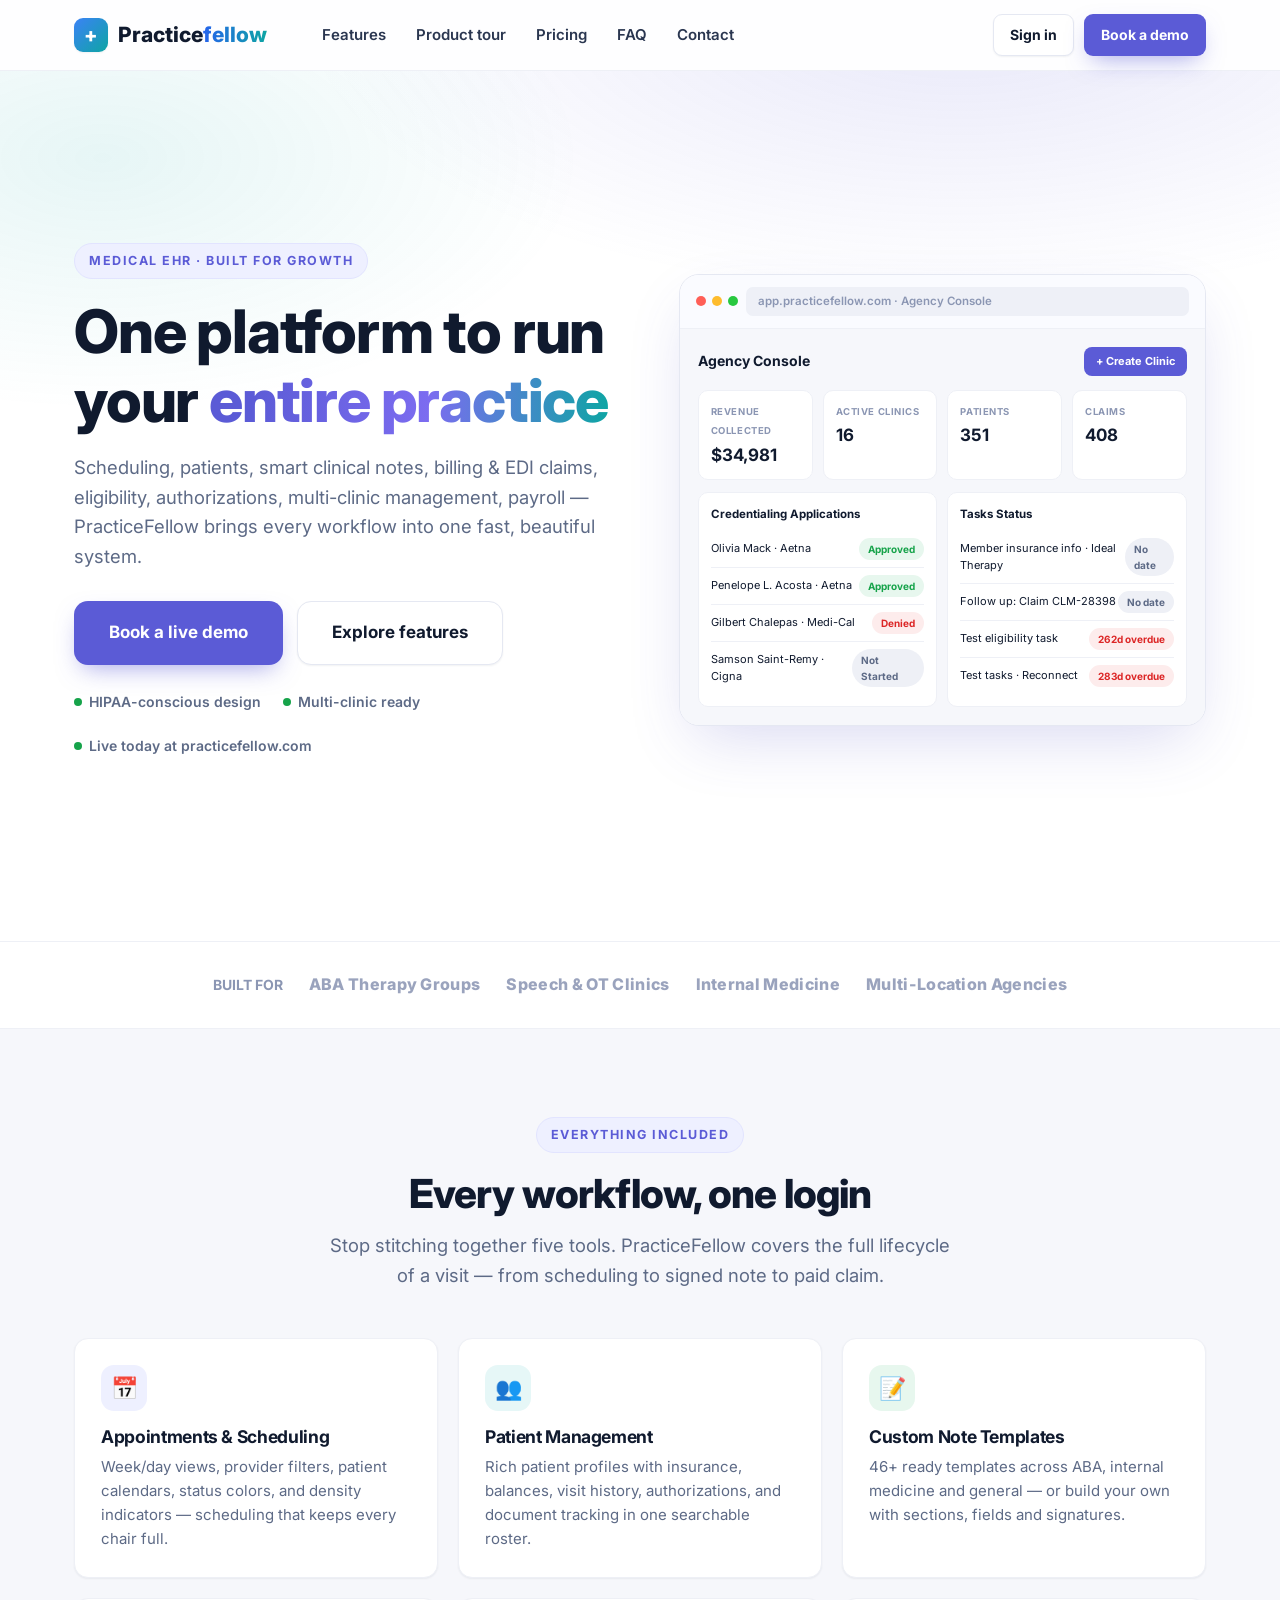
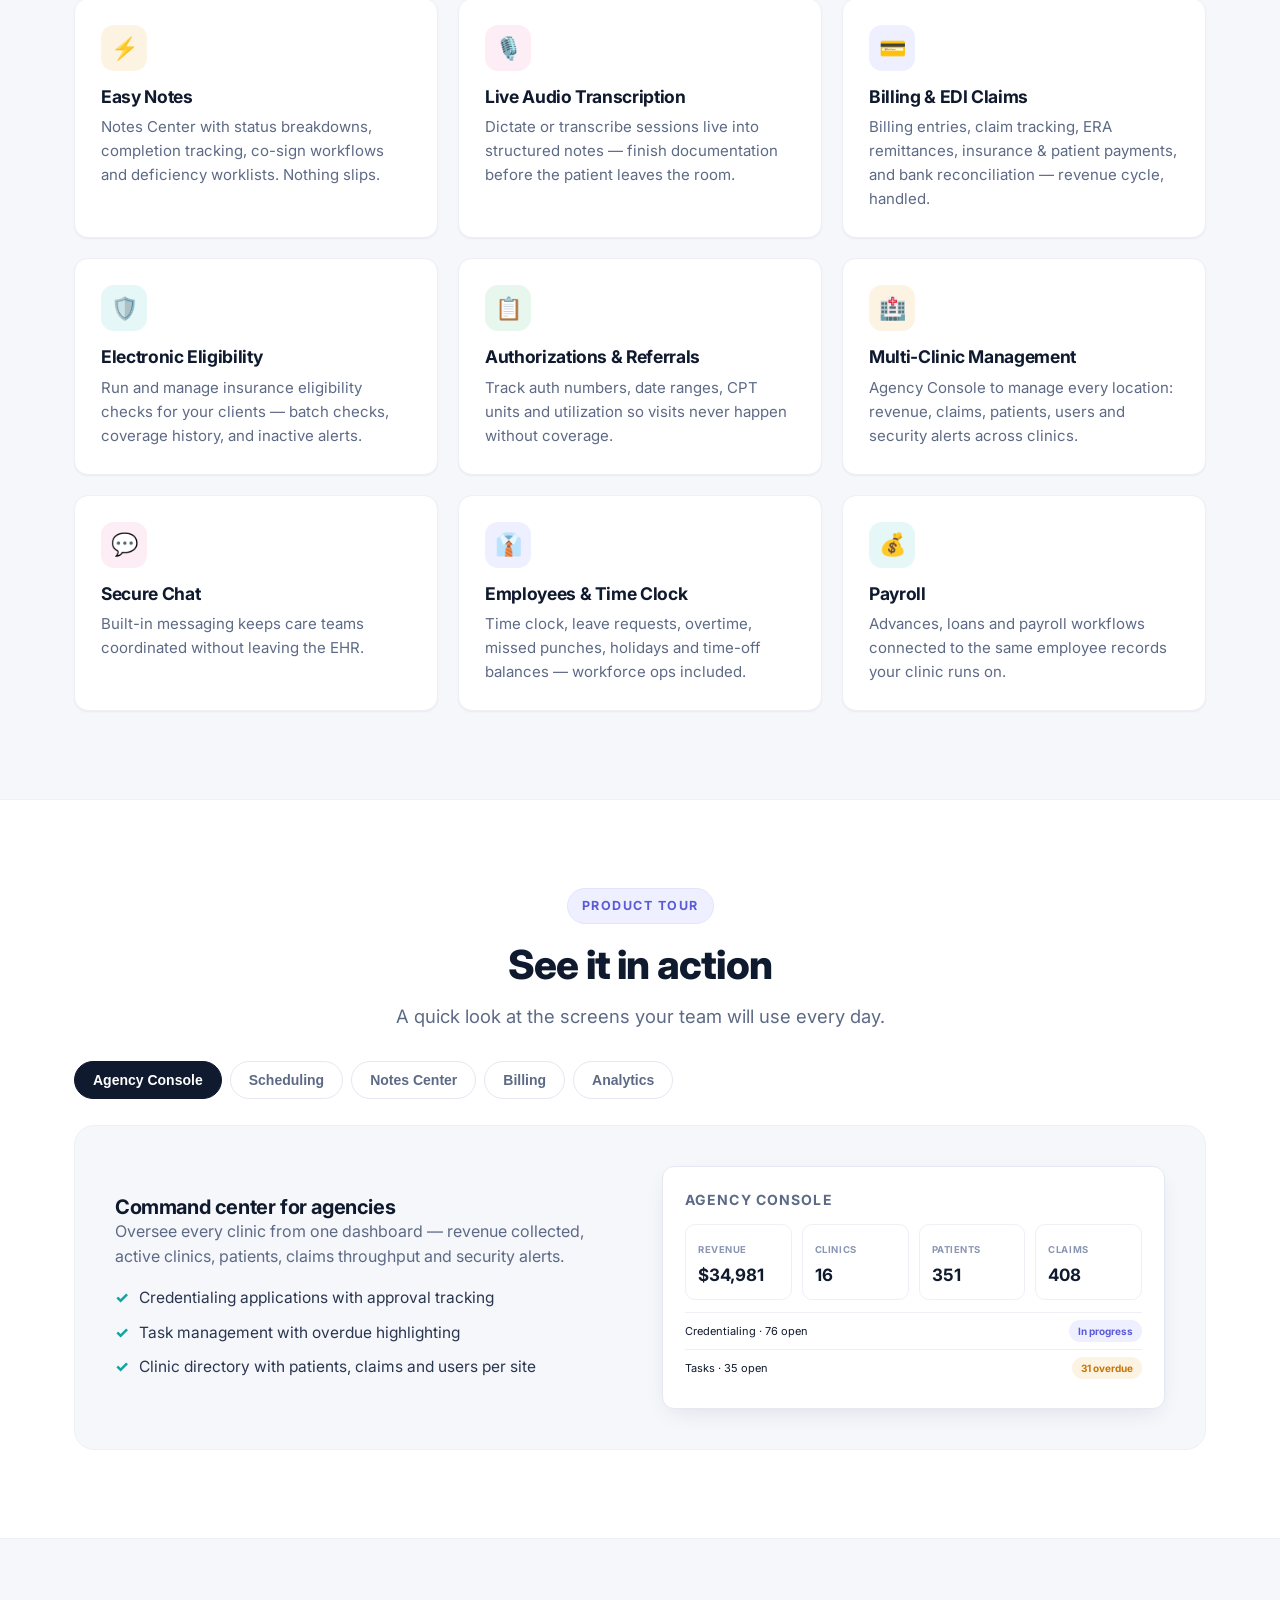
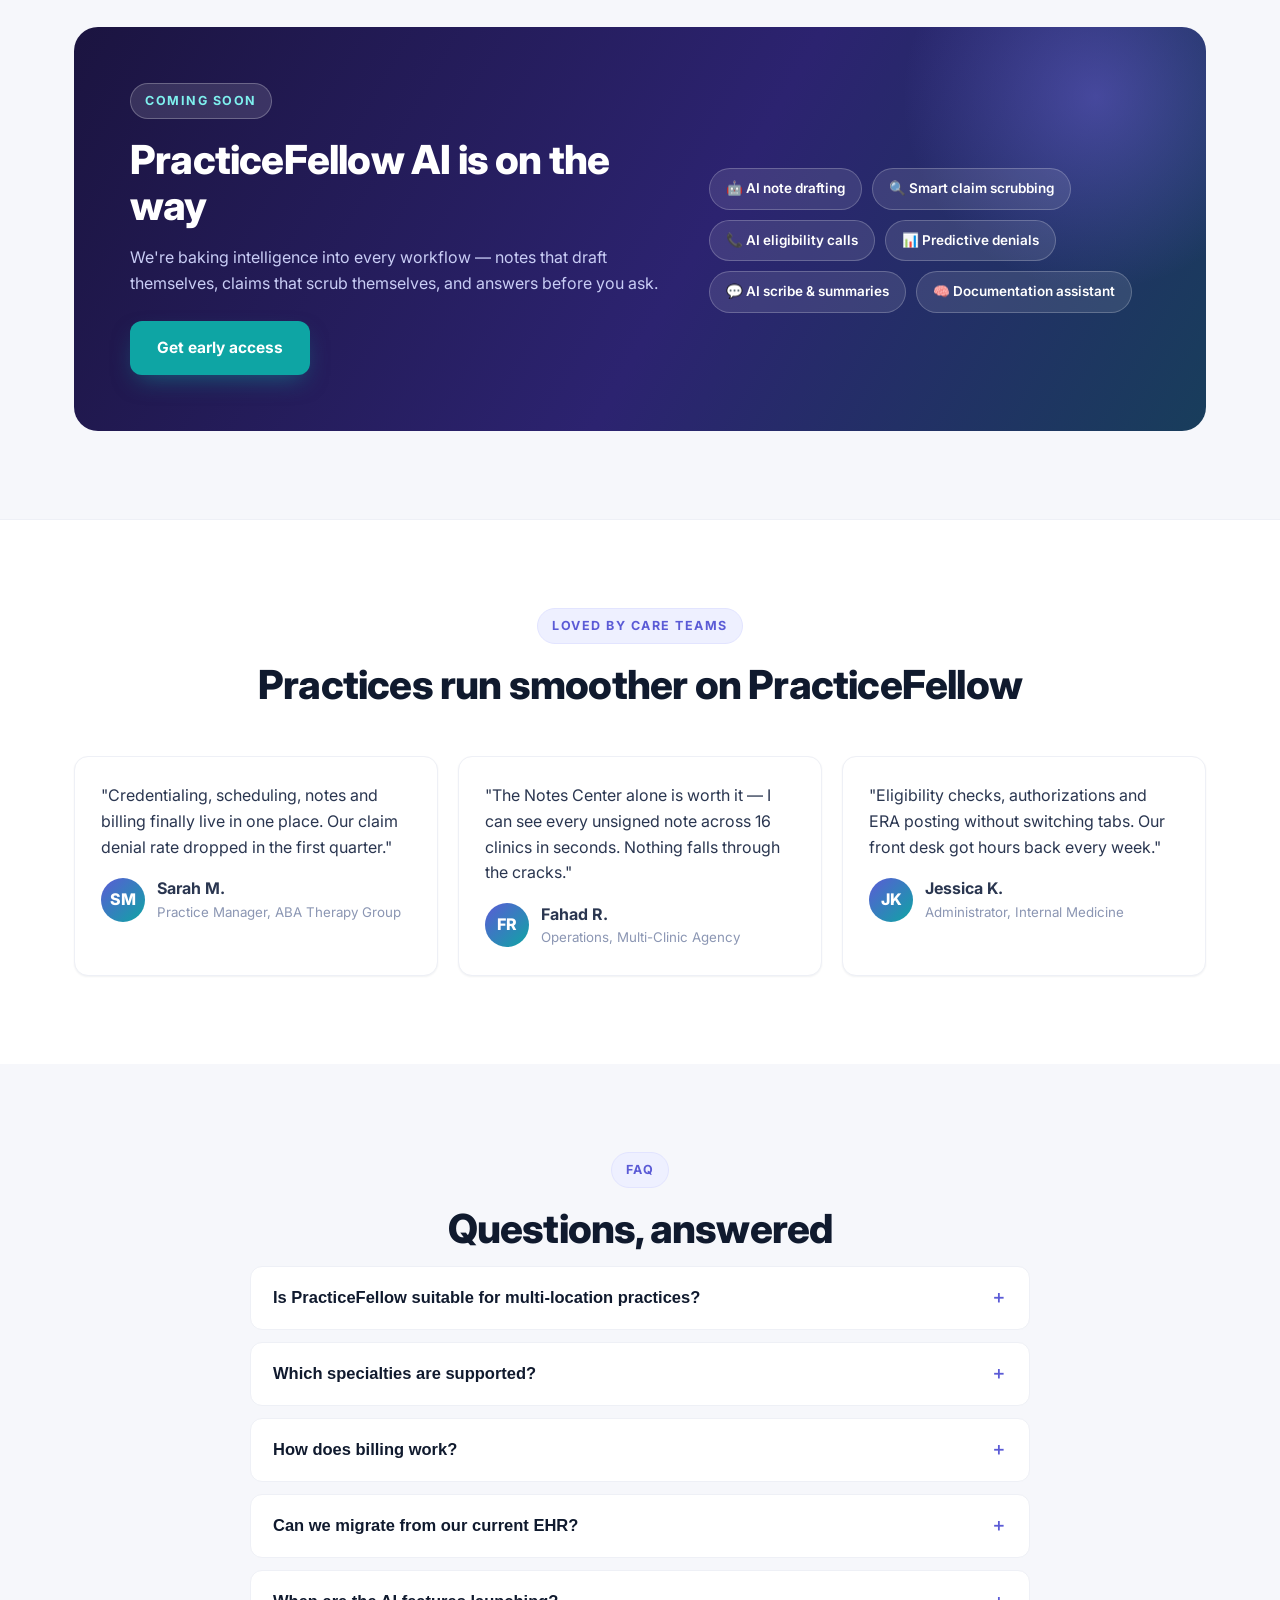
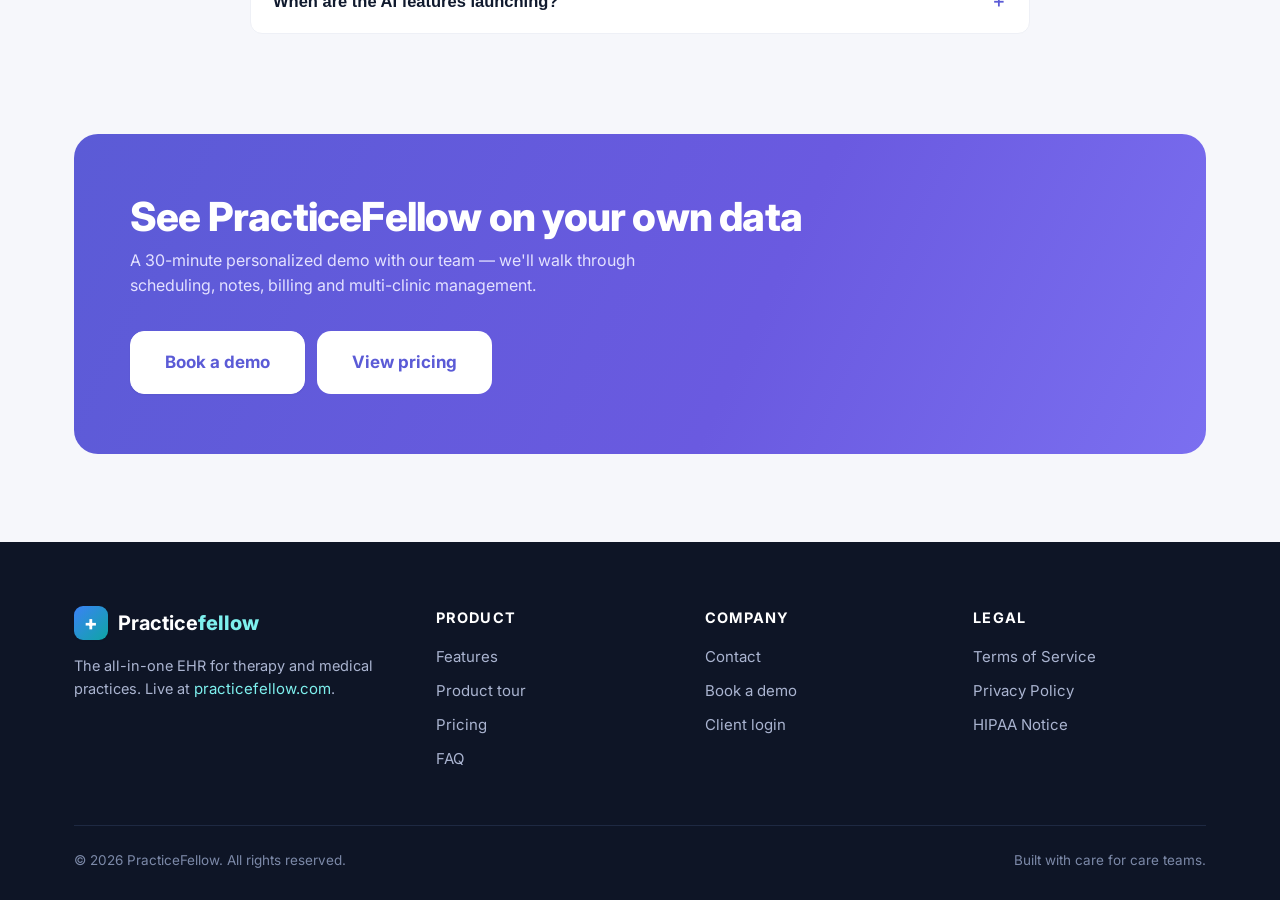
==== index.html @ 460cc5f9 "Initial build: PracticeFellow marketing site + client dashboard" ====
<!DOCTYPE html>
<html lang="en">
<head>
<meta charset="UTF-8">
<meta name="viewport" content="width=device-width, initial-scale=1.0">
<title>PracticeFellow — All-in-One EHR for Modern Practices</title>
<meta name="description" content="PracticeFellow is the all-in-one medical EHR: scheduling, patient management, smart notes, billing & EDI claims, eligibility, authorizations, multi-clinic management and more.">
<link rel="preconnect" href="https://fonts.googleapis.com">
<link href="https://fonts.googleapis.com/css2?family=Inter:wght@400;600;700;800&display=swap" rel="stylesheet">
<link rel="stylesheet" href="assets/css/main.css">
<link rel="icon" href="assets/img/favicon.svg" type="image/svg+xml">
</head>
<body>

<header class="site-header">
  <div class="wrap nav">
    <a class="brand" href="index.html"><span class="brand-mark">+</span><span><b>Practice</b><span class="fellow">fellow</span></span></a>
    <nav class="nav-links" id="navLinks">
      <a href="features.html">Features</a>
      <a href="index.html#tour">Product tour</a>
      <a href="pricing.html">Pricing</a>
      <a href="index.html#faq">FAQ</a>
      <a href="contact.html">Contact</a>
    </nav>
    <div class="nav-cta">
      <a class="btn btn-ghost btn-sm" href="https://www.practicefellow.com" target="_blank" rel="noopener">Sign in</a>
      <a class="btn btn-primary btn-sm" href="contact.html">Book a demo</a>
    </div>
    <button class="nav-toggle" id="navToggle" aria-label="Menu">☰</button>
  </div>
</header>

<section class="hero">
  <div class="wrap">
    <div>
      <span class="eyebrow">Medical EHR · Built for growth</span>
      <h1>One platform to run your <span class="grad">entire practice</span></h1>
      <p class="lead">Scheduling, patients, smart clinical notes, billing &amp; EDI claims, eligibility, authorizations, multi-clinic management, payroll — PracticeFellow brings every workflow into one fast, beautiful system.</p>
      <div class="hero-cta">
        <a class="btn btn-primary btn-lg" href="contact.html">Book a live demo</a>
        <a class="btn btn-ghost btn-lg" href="features.html">Explore features</a>
      </div>
      <div class="hero-proof">
        <span><i class="dot"></i> HIPAA-conscious design</span>
        <span><i class="dot"></i> Multi-clinic ready</span>
        <span><i class="dot"></i> Live today at practicefellow.com</span>
      </div>
    </div>
    <div>
      <div class="app-mock">
        <div class="mock-bar"><div class="mock-dots"><i></i><i></i><i></i></div><div class="mock-url">app.practicefellow.com · Agency Console</div></div>
        <div class="mock-body">
          <div class="mock-head"><b>Agency Console</b><span class="pill">+ Create Clinic</span></div>
          <div class="mock-stats">
            <div class="mock-stat"><small>Revenue collected</small><b>$34,981</b></div>
            <div class="mock-stat"><small>Active clinics</small><b>16</b></div>
            <div class="mock-stat"><small>Patients</small><b>351</b></div>
            <div class="mock-stat"><small>Claims</small><b>408</b></div>
          </div>
          <div class="mock-cols">
            <div class="mock-panel">
              <h5>Credentialing Applications</h5>
              <div class="mock-row"><span>Olivia Mack · Aetna</span><span class="badge green">Approved</span></div>
              <div class="mock-row"><span>Penelope L. Acosta · Aetna</span><span class="badge green">Approved</span></div>
              <div class="mock-row"><span>Gilbert Chalepas · Medi-Cal</span><span class="badge red">Denied</span></div>
              <div class="mock-row"><span>Samson Saint-Remy · Cigna</span><span class="badge gray">Not Started</span></div>
            </div>
            <div class="mock-panel">
              <h5>Tasks Status</h5>
              <div class="mock-row"><span>Member insurance info · Ideal Therapy</span><span class="badge gray">No date</span></div>
              <div class="mock-row"><span>Follow up: Claim CLM-28398</span><span class="badge gray">No date</span></div>
              <div class="mock-row"><span>Test eligibility task</span><span class="badge red">262d overdue</span></div>
              <div class="mock-row"><span>Test tasks · Reconnect</span><span class="badge red">283d overdue</span></div>
            </div>
          </div>
        </div>
      </div>
    </div>
  </div>
</section>

<div class="trust">
  <div class="wrap">
    <span>BUILT FOR</span>
    <span class="t-logo">ABA Therapy Groups</span>
    <span class="t-logo">Speech &amp; OT Clinics</span>
    <span class="t-logo">Internal Medicine</span>
    <span class="t-logo">Multi-Location Agencies</span>
  </div>
</div>

<section id="features">
  <div class="wrap">
    <div class="center">
      <span class="eyebrow">Everything included</span>
      <h2>Every workflow, one login</h2>
      <p class="lead">Stop stitching together five tools. PracticeFellow covers the full lifecycle of a visit — from scheduling to signed note to paid claim.</p>
    </div>
    <div class="grid-3 mt-48">
      <div class="card"><div class="icon">📅</div><h3>Appointments &amp; Scheduling</h3><p>Week/day views, provider filters, patient calendars, status colors, and density indicators — scheduling that keeps every chair full.</p></div>
      <div class="card"><div class="icon teal">👥</div><h3>Patient Management</h3><p>Rich patient profiles with insurance, balances, visit history, authorizations, and document tracking in one searchable roster.</p></div>
      <div class="card"><div class="icon green">📝</div><h3>Custom Note Templates</h3><p>46+ ready templates across ABA, internal medicine and general — or build your own with sections, fields and signatures.</p></div>
      <div class="card"><div class="icon amber">⚡</div><h3>Easy Notes</h3><p>Notes Center with status breakdowns, completion tracking, co-sign workflows and deficiency worklists. Nothing slips.</p></div>
      <div class="card"><div class="icon pink">🎙️</div><h3>Live Audio Transcription</h3><p>Dictate or transcribe sessions live into structured notes — finish documentation before the patient leaves the room.</p></div>
      <div class="card"><div class="icon">💳</div><h3>Billing &amp; EDI Claims</h3><p>Billing entries, claim tracking, ERA remittances, insurance &amp; patient payments, and bank reconciliation — revenue cycle, handled.</p></div>
      <div class="card"><div class="icon teal">🛡️</div><h3>Electronic Eligibility</h3><p>Run and manage insurance eligibility checks for your clients — batch checks, coverage history, and inactive alerts.</p></div>
      <div class="card"><div class="icon green">📋</div><h3>Authorizations &amp; Referrals</h3><p>Track auth numbers, date ranges, CPT units and utilization so visits never happen without coverage.</p></div>
      <div class="card"><div class="icon amber">🏥</div><h3>Multi-Clinic Management</h3><p>Agency Console to manage every location: revenue, claims, patients, users and security alerts across clinics.</p></div>
      <div class="card"><div class="icon pink">💬</div><h3>Secure Chat</h3><p>Built-in messaging keeps care teams coordinated without leaving the EHR.</p></div>
      <div class="card"><div class="icon">👔</div><h3>Employees &amp; Time Clock</h3><p>Time clock, leave requests, overtime, missed punches, holidays and time-off balances — workforce ops included.</p></div>
      <div class="card"><div class="icon teal">💰</div><h3>Payroll</h3><p>Advances, loans and payroll workflows connected to the same employee records your clinic runs on.</p></div>
    </div>
  </div>
</section>

<section class="tour" id="tour">
  <div class="wrap">
    <div class="center">
      <span class="eyebrow">Product tour</span>
      <h2>See it in action</h2>
      <p class="lead">A quick look at the screens your team will use every day.</p>
    </div>
    <div class="tabs" id="tourTabs">
      <button class="tab active" data-tour="0">Agency Console</button>
      <button class="tab" data-tour="1">Scheduling</button>
      <button class="tab" data-tour="2">Notes Center</button>
      <button class="tab" data-tour="3">Billing</button>
      <button class="tab" data-tour="4">Analytics</button>
    </div>
    <div class="tour-panel active">
      <div>
        <h3>Command center for agencies</h3>
        <p style="color:var(--muted)">Oversee every clinic from one dashboard — revenue collected, active clinics, patients, claims throughput and security alerts.</p>
        <ul><li>Credentialing applications with approval tracking</li><li>Task management with overdue highlighting</li><li>Clinic directory with patients, claims and users per site</li></ul>
      </div>
      <div class="tour-shot"><h4>Agency Console</h4><div class="mock-stats"><div class="mock-stat"><small>Revenue</small><b>$34,981</b></div><div class="mock-stat"><small>Clinics</small><b>16</b></div><div class="mock-stat"><small>Patients</small><b>351</b></div><div class="mock-stat"><small>Claims</small><b>408</b></div></div><div class="mock-row"><span>Credentialing · 76 open</span><span class="badge purple">In progress</span></div><div class="mock-row"><span>Tasks · 35 open</span><span class="badge amber">31 overdue</span></div></div>
    </div>
    <div class="tour-panel">
      <div>
        <h3>Scheduling without the chaos</h3>
        <p style="color:var(--muted)">Day, week and month views with provider and patient filters, event types, status colors and one-click event creation.</p>
        <ul><li>Provider &amp; patient-specific calendars</li><li>Status and event-type filtering</li><li>Density indicators to spot busy days</li></ul>
      </div>
      <div class="tour-shot"><h4>Appointments · Week view</h4><div class="mock-row"><span>Mon 09/28 — Fri 10/02</span><span class="badge purple">Week</span></div><div class="mock-row"><span>Providers: Demo Provider</span><span class="badge green">Available</span></div><div class="mock-row"><span>New event</span><span class="badge gray">+ Add</span></div></div>
    </div>
    <div class="tour-panel">
      <div>
        <h3>Documentation that finishes itself</h3>
        <p style="color:var(--muted)">Notes Center tracks every note from draft to signed — with templates, smart phrases, co-sign queues and compliance views.</p>
        <ul><li>46+ specialty templates (ABA, IM, SOAP, BIRP, DAP…)</li><li>Signed rate, late notes and completion analytics</li><li>Deficiency worklist: unsigned &amp; missing notes</li></ul>
      </div>
      <div class="tour-shot"><h4>Notes Center</h4><div class="mock-row"><span>Total notes</span><b>12</b></div><div class="mock-row"><span>Signed rate</span><span class="badge green">17%</span></div><div class="mock-row"><span>Pending co-sign</span><span class="badge amber">6 (50%)</span></div><div class="mock-row"><span>Needing attention</span><span class="badge red">10</span></div></div>
    </div>
    <div class="tour-panel">
      <div>
        <h3>Get paid faster</h3>
        <p style="color:var(--muted)">Billing entries with billed/allowed amounts, patient responsibility, claim numbers, lock status — plus insurance payments, ERA remittances and bank reconciliation.</p>
        <ul><li>EDI claim submission &amp; status tracking</li><li>Insurance &amp; patient payment posting</li><li>Variance detection on every payment</li></ul>
      </div>
      <div class="tour-shot"><h4>Billing Entries · 29 records</h4><div class="mock-row"><span>VIS-118329 · United Healthcare</span><span class="badge purple">Billed</span></div><div class="mock-row"><span>VIS-233322 · Aetna Better Health</span><span class="badge green">Paid in full</span></div><div class="mock-row"><span>VIS-169526 · Aetna Better Health</span><span class="badge amber">Partially paid</span></div></div>
    </div>
    <div class="tour-panel">
      <div>
        <h3>Know your numbers</h3>
        <p style="color:var(--muted)">24 ready-made reports across clinical, revenue cycle, operations and administration — or build and schedule your own.</p>
        <ul><li>Unbilled visits &amp; documentation compliance</li><li>Claim status, denials and rejections</li><li>Provider productivity &amp; patient roster</li></ul>
      </div>
      <div class="tour-shot"><h4>Analytics &amp; Reports</h4><div class="mock-row"><span>Visit Log</span><span class="badge gray">Clinical</span></div><div class="mock-row"><span>Claim Submission Report</span><span class="badge green">Revenue</span></div><div class="mock-row"><span>Denied &amp; Rejected Claims</span><span class="badge red">Revenue</span></div></div>
    </div>
  </div>
</section>

<section>
  <div class="wrap">
    <div class="ai-banner">
      <div>
        <span class="eyebrow teal" style="background:rgba(255,255,255,.12);border-color:rgba(255,255,255,.25);color:#7ef0ee">Coming soon</span>
        <h2>PracticeFellow AI is on the way</h2>
        <p class="mt-16">We're baking intelligence into every workflow — notes that draft themselves, claims that scrub themselves, and answers before you ask.</p>
        <a class="btn btn-teal mt-24" href="contact.html">Get early access</a>
      </div>
      <div class="ai-pills">
        <span>🤖 AI note drafting</span><span>🔍 Smart claim scrubbing</span><span>📞 AI eligibility calls</span><span>📊 Predictive denials</span><span>💬 AI scribe &amp; summaries</span><span>🧠 Documentation assistant</span>
      </div>
    </div>
  </div>
</section>

<section style="background:#fff;border-top:1px solid var(--border-soft)">
  <div class="wrap">
    <div class="center">
      <span class="eyebrow">Loved by care teams</span>
      <h2>Practices run smoother on PracticeFellow</h2>
    </div>
    <div class="grid-3 mt-48">
      <div class="card testi">"Credentialing, scheduling, notes and billing finally live in one place. Our claim denial rate dropped in the first quarter."<div class="who"><div class="avatar">SM</div><div><b>Sarah M.</b><small>Practice Manager, ABA Therapy Group</small></div></div></div>
      <div class="card testi">"The Notes Center alone is worth it — I can see every unsigned note across 16 clinics in seconds. Nothing falls through the cracks."<div class="who"><div class="avatar">FR</div><div><b>Fahad R.</b><small>Operations, Multi-Clinic Agency</small></div></div></div>
      <div class="card testi">"Eligibility checks, authorizations and ERA posting without switching tabs. Our front desk got hours back every week."<div class="who"><div class="avatar">JK</div><div><b>Jessica K.</b><small>Administrator, Internal Medicine</small></div></div></div>
    </div>
  </div>
</section>

<section id="faq">
  <div class="wrap">
    <div class="center"><span class="eyebrow">FAQ</span><h2>Questions, answered</h2></div>
    <div class="faq mt-32">
      <div class="faq-item"><button class="faq-q">Is PracticeFellow suitable for multi-location practices? <span class="chev">＋</span></button><div class="faq-a"><div>Yes — the Agency Console was built for it. Manage clinics, users, revenue, claims and security alerts across all locations from one dashboard, with per-clinic workspaces.</div></div></div>
      <div class="faq-item"><button class="faq-q">Which specialties are supported? <span class="chev">＋</span></button><div class="faq-a"><div>ABA therapy, speech &amp; occupational therapy, internal medicine and general practice — with 46+ note templates covering assessments, treatments, SOAP, BIRP, DAP and more. Custom templates are fully supported.</div></div></div>
      <div class="faq-item"><button class="faq-q">How does billing work? <span class="chev">＋</span></button><div class="faq-a"><div>Billing entries track billed vs. allowed amounts, patient responsibility, claim numbers and lock status. Insurance payments, patient payments, ERA remittances and bank reconciliation are all included, with EDI claim submission.</div></div></div>
      <div class="faq-item"><button class="faq-q">Can we migrate from our current EHR? <span class="chev">＋</span></button><div class="faq-a"><div>Yes. Our onboarding team helps import patients, providers, schedules and historical data. Book a demo and we'll scope your migration.</div></div></div>
      <div class="faq-item"><button class="faq-q">When are the AI features launching? <span class="chev">＋</span></button><div class="faq-a"><div>AI note drafting, smart claim scrubbing and the AI scribe are in active development. Join the early-access list and we'll notify you as each feature rolls out.</div></div></div>
    </div>
  </div>
</section>

<section style="padding-top:0">
  <div class="wrap">
    <div class="cta-band">
      <div><h2>See PracticeFellow on your own data</h2><p>A 30-minute personalized demo with our team — we'll walk through scheduling, notes, billing and multi-clinic management.</p></div>
      <div style="display:flex;gap:12px;flex-wrap:wrap"><a class="btn btn-ghost btn-lg" href="contact.html">Book a demo</a><a class="btn btn-lg" style="background:#fff;color:var(--primary)" href="pricing.html">View pricing</a></div>
    </div>
  </div>
</section>

<footer>
  <div class="wrap">
    <div class="foot-grid">
      <div>
        <div class="foot-brand"><span class="brand-mark">+</span><span><b>Practice</b><span class="fellow" style="color:#7ef0ee">fellow</span></span></div>
        <p style="font-size:14.5px;max-width:300px">The all-in-one EHR for therapy and medical practices. Live at <a href="https://www.practicefellow.com" style="display:inline;color:#7ef0ee">practicefellow.com</a>.</p>
      </div>
      <div><h4>Product</h4><a href="features.html">Features</a><a href="index.html#tour">Product tour</a><a href="pricing.html">Pricing</a><a href="index.html#faq">FAQ</a></div>
      <div><h4>Company</h4><a href="contact.html">Contact</a><a href="contact.html">Book a demo</a><a href="dashboard.html">Client login</a></div>
      <div><h4>Legal</h4><a href="#">Terms of Service</a><a href="#">Privacy Policy</a><a href="#">HIPAA Notice</a></div>
    </div>
    <div class="foot-bottom"><span>© 2026 PracticeFellow. All rights reserved.</span><span>Built with care for care teams.</span></div>
  </div>
</footer>

<script src="assets/js/main.js"></script>
</body>
</html>
---- assets/css/main.css ----
/* PracticeFellow marketing site — design system
   Inspired by the PracticeFellow app: indigo primary, teal accents,
   soft gray surfaces, rounded cards. */
:root{
  --primary:#5b5bd6; --primary-dark:#4848bd; --primary-darker:#3a3aa3;
  --primary-50:#eef0ff; --primary-100:#e2e4ff;
  --teal:#0ea5a4; --teal-dark:#0b8584; --teal-50:#e6f7f7;
  --ink:#101a2e; --ink-soft:#2a3650; --muted:#5d6a86; --faint:#8b96b3;
  --bg:#f6f7fb; --card:#ffffff; --border:#e5e8f2; --border-soft:#eef0f6;
  --green:#16a34a; --green-50:#e7f7ee; --amber:#c77408; --amber-50:#fdf3e3;
  --red:#dc2626; --red-50:#fdecec; --pink:#db2777;
  --radius:14px; --radius-lg:20px; --radius-sm:9px;
  --shadow-sm:0 1px 2px rgba(16,26,46,.06);
  --shadow:0 8px 24px -8px rgba(16,26,46,.12);
  --shadow-lg:0 24px 64px -16px rgba(72,72,189,.22);
  --font:"Inter",-apple-system,BlinkMacSystemFont,"Segoe UI",Roboto,Helvetica,Arial,sans-serif;
}
*{box-sizing:border-box;margin:0;padding:0}
html{scroll-behavior:smooth}
body{font-family:var(--font);color:var(--ink);background:var(--bg);line-height:1.6;font-size:16px;-webkit-font-smoothing:antialiased}
img{max-width:100%;display:block}
a{color:var(--primary);text-decoration:none}
a:hover{color:var(--primary-dark)}
.wrap{max-width:1180px;margin:0 auto;padding:0 24px}
section{padding:88px 0}
.eyebrow{display:inline-flex;align-items:center;gap:8px;font-size:12.5px;font-weight:700;letter-spacing:.12em;text-transform:uppercase;color:var(--primary);background:var(--primary-50);border:1px solid var(--primary-100);padding:7px 14px;border-radius:999px;margin-bottom:18px}
.eyebrow.teal{color:var(--teal-dark);background:var(--teal-50);border-color:#cdeeee}
h1,h2,h3{line-height:1.15;letter-spacing:-.02em;color:var(--ink)}
h1{font-size:clamp(38px,5.2vw,60px);font-weight:800}
h2{font-size:clamp(28px,3.6vw,40px);font-weight:800;margin-bottom:14px}
h3{font-size:20px;font-weight:700}
.lead{font-size:18.5px;color:var(--muted);max-width:640px}
.center{text-align:center}.center .lead{margin:0 auto}
.mt-16{margin-top:16px}.mt-24{margin-top:24px}.mt-32{margin-top:32px}.mt-48{margin-top:48px}

/* ---------- Buttons ---------- */
.btn{display:inline-flex;align-items:center;justify-content:center;gap:9px;font-weight:700;font-size:15.5px;padding:14px 26px;border-radius:12px;border:1px solid transparent;cursor:pointer;transition:transform .15s ease,box-shadow .15s ease,background .15s ease;white-space:nowrap}
.btn:active{transform:translateY(1px)}
.btn-primary{background:var(--primary);color:#fff;box-shadow:0 10px 24px -8px rgba(91,91,214,.55)}
.btn-primary:hover{background:var(--primary-dark);color:#fff;box-shadow:0 14px 30px -8px rgba(91,91,214,.6)}
.btn-teal{background:var(--teal);color:#fff;box-shadow:0 10px 24px -8px rgba(14,165,164,.5)}
.btn-teal:hover{background:var(--teal-dark);color:#fff}
.btn-ghost{background:#fff;color:var(--ink);border-color:var(--border);box-shadow:var(--shadow-sm)}
.btn-ghost:hover{border-color:var(--primary);color:var(--primary)}
.btn-lg{padding:17px 34px;font-size:17px;border-radius:14px}
.btn-sm{padding:9px 16px;font-size:14px;border-radius:9px}
.btn-block{width:100%}

/* ---------- Nav ---------- */
.site-header{position:sticky;top:0;z-index:50;background:rgba(255,255,255,.86);backdrop-filter:blur(14px);border-bottom:1px solid var(--border-soft)}
.nav{display:flex;align-items:center;gap:34px;height:70px}
.brand{display:flex;align-items:center;gap:10px;font-size:21px;font-weight:800;color:var(--ink)}
.brand:hover{color:var(--ink)}
.brand-mark{width:34px;height:34px;border-radius:9px;background:linear-gradient(135deg,#3b82f6,#0ea5a4);display:grid;place-items:center;color:#fff;font-size:20px;font-weight:800;box-shadow:var(--shadow-sm)}
.brand b{font-weight:800}.brand .fellow{background:linear-gradient(90deg,#2563eb,#0ea5a4);-webkit-background-clip:text;background-clip:text;color:transparent}
.nav-links{display:flex;gap:4px;margin-left:8px}
.nav-links a{color:var(--ink-soft);font-weight:600;font-size:15px;padding:9px 13px;border-radius:9px}
.nav-links a:hover{background:var(--primary-50);color:var(--primary)}
.nav-cta{margin-left:auto;display:flex;gap:10px;align-items:center}
.nav-toggle{display:none;margin-left:auto;background:none;border:1px solid var(--border);border-radius:9px;padding:9px 12px;font-size:18px;cursor:pointer}
@media(max-width:940px){
  .nav-links,.nav-cta .btn-ghost{display:none}
  .nav-toggle{display:block}
  .nav-links.open{display:flex;position:absolute;top:70px;left:0;right:0;background:#fff;flex-direction:column;padding:14px 20px 20px;border-bottom:1px solid var(--border);box-shadow:var(--shadow)}
}

/* ---------- Hero ---------- */
.hero{position:relative;overflow:hidden;background:radial-gradient(1100px 480px at 75% -60px,rgba(91,91,214,.14),transparent 60%),radial-gradient(800px 420px at 8% 10%,rgba(14,165,164,.1),transparent 60%),#fff;border-bottom:1px solid var(--border-soft)}
.hero .wrap{display:grid;grid-template-columns:1.02fr .98fr;gap:56px;align-items:center;padding:84px 24px 96px}
.hero h1{margin:0 0 18px}
.hero h1 .grad{background:linear-gradient(92deg,var(--primary) 10%,#7c6cf0 55%,var(--teal) 100%);-webkit-background-clip:text;background-clip:text;color:transparent}
.hero .lead{margin-bottom:30px}
.hero-cta{display:flex;gap:14px;flex-wrap:wrap;margin-bottom:26px}
.hero-proof{display:flex;gap:22px;flex-wrap:wrap;color:var(--muted);font-size:14px;font-weight:600}
.hero-proof span{display:inline-flex;align-items:center;gap:7px}
.dot{width:8px;height:8px;border-radius:50%;background:var(--green);display:inline-block}
@media(max-width:940px){.hero .wrap{grid-template-columns:1fr;padding-top:56px}}

/* App mock (pure CSS dashboard preview) */
.app-mock{background:#fff;border:1px solid var(--border);border-radius:var(--radius-lg);box-shadow:var(--shadow-lg);overflow:hidden;font-size:12px}
.app-mock .mock-bar{display:flex;align-items:center;gap:8px;padding:12px 16px;border-bottom:1px solid var(--border-soft);background:#fafbff}
.mock-dots{display:flex;gap:6px}.mock-dots i{width:10px;height:10px;border-radius:50%;background:#dfe3f0;display:block}
.mock-dots i:first-child{background:#ff5f57}.mock-dots i:nth-child(2){background:#febc2e}.mock-dots i:nth-child(3){background:#28c840}
.mock-url{flex:1;background:#eef0f7;border-radius:7px;color:var(--faint);padding:5px 12px;font-size:11.5px;font-weight:600}
.mock-body{padding:18px;background:var(--bg)}
.mock-head{display:flex;justify-content:space-between;align-items:center;margin-bottom:14px}
.mock-head b{font-size:14px}
.mock-head .pill{background:var(--primary);color:#fff;font-size:11px;font-weight:700;padding:6px 12px;border-radius:8px}
.mock-stats{display:grid;grid-template-columns:repeat(4,1fr);gap:10px;margin-bottom:12px}
.mock-stat{background:#fff;border:1px solid var(--border-soft);border-radius:10px;padding:10px 12px}
.mock-stat small{color:var(--faint);font-size:9.5px;text-transform:uppercase;letter-spacing:.06em;font-weight:700}
.mock-stat b{display:block;font-size:17px;margin-top:2px}
.mock-cols{display:grid;grid-template-columns:1fr 1fr;gap:10px}
.mock-panel{background:#fff;border:1px solid var(--border-soft);border-radius:10px;padding:12px}
.mock-panel h5{font-size:11.5px;margin-bottom:8px}
.mock-row{display:flex;justify-content:space-between;align-items:center;padding:7px 0;border-top:1px solid var(--border-soft);font-size:11px}
.mock-row:first-of-type{border-top:none}
.badge{font-size:10px;font-weight:700;padding:3px 9px;border-radius:999px}
.badge.green{background:var(--green-50);color:var(--green)}
.badge.red{background:var(--red-50);color:var(--red)}
.badge.gray{background:#eef0f6;color:var(--muted)}
.badge.amber{background:var(--amber-50);color:var(--amber)}
.badge.purple{background:var(--primary-50);color:var(--primary)}

/* ---------- Trust strip ---------- */
.trust{background:#fff;border-bottom:1px solid var(--border-soft);padding:30px 0}
.trust .wrap{display:flex;align-items:center;gap:26px;flex-wrap:wrap;justify-content:center;color:var(--faint);font-weight:700;font-size:14px}
.trust .t-logo{font-size:16px;color:#9aa3bd;font-weight:800;letter-spacing:.02em}

/* ---------- Feature grid ---------- */
.grid-3{display:grid;grid-template-columns:repeat(3,1fr);gap:20px}
.grid-4{display:grid;grid-template-columns:repeat(4,1fr);gap:18px}
@media(max-width:940px){.grid-3{grid-template-columns:repeat(2,1fr)}.grid-4{grid-template-columns:repeat(2,1fr)}}
@media(max-width:620px){.grid-3,.grid-4{grid-template-columns:1fr}}
.card{background:var(--card);border:1px solid var(--border-soft);border-radius:var(--radius);padding:26px;box-shadow:var(--shadow-sm);transition:transform .18s ease,box-shadow .18s ease}
.card:hover{transform:translateY(-4px);box-shadow:var(--shadow)}
.card .icon{width:46px;height:46px;border-radius:13px;display:grid;place-items:center;font-size:22px;margin-bottom:16px;background:var(--primary-50)}
.card h3{margin-bottom:8px;font-size:17.5px}
.card p{color:var(--muted);font-size:15px}
.icon.teal{background:var(--teal-50)}.icon.green{background:var(--green-50)}.icon.amber{background:var(--amber-50)}.icon.pink{background:#fdeef5}

/* ---------- Tour / tabs ---------- */
.tour{background:#fff;border-top:1px solid var(--border-soft);border-bottom:1px solid var(--border-soft)}
.tabs{display:flex;gap:8px;flex-wrap:wrap;margin:30px 0 26px}
.tab{border:1px solid var(--border);background:#fff;padding:10px 18px;border-radius:999px;font-weight:700;font-size:14px;cursor:pointer;color:var(--muted)}
.tab.active{background:var(--ink);color:#fff;border-color:var(--ink)}
.tab:hover{border-color:var(--primary);color:var(--primary)}
.tab.active:hover{color:#fff}
.tour-panel{display:none;grid-template-columns:1fr 1fr;gap:44px;align-items:center;background:var(--bg);border:1px solid var(--border-soft);border-radius:var(--radius-lg);padding:40px}
.tour-panel.active{display:grid}
.tour-panel ul{list-style:none;margin-top:16px;display:grid;gap:10px}
.tour-panel li{display:flex;gap:10px;color:var(--ink-soft);font-size:15.5px}
.tour-panel li::before{content:"✓";color:var(--teal);font-weight:800}
.tour-shot{background:#fff;border:1px solid var(--border);border-radius:12px;box-shadow:var(--shadow);padding:22px;min-height:230px}
.tour-shot h4{font-size:14px;margin-bottom:12px;color:var(--muted);text-transform:uppercase;letter-spacing:.08em}
@media(max-width:860px){.tour-panel.active{grid-template-columns:1fr}}

/* ---------- AI banner ---------- */
.ai-banner{background:linear-gradient(120deg,#1b1440 0%,#2c2370 55%,#0b4f4e 130%);border-radius:24px;color:#fff;padding:56px;display:grid;grid-template-columns:1.1fr .9fr;gap:40px;align-items:center;overflow:hidden;position:relative}
.ai-banner::after{content:"";position:absolute;width:420px;height:420px;border-radius:50%;background:radial-gradient(circle,rgba(124,108,240,.4),transparent 65%);top:-140px;right:-100px}
.ai-banner h2{color:#fff}
.ai-banner p{color:#c9cdf5}
.ai-pills{display:flex;flex-wrap:wrap;gap:10px;margin-top:22px;position:relative;z-index:1}
.ai-pills span{background:rgba(255,255,255,.1);border:1px solid rgba(255,255,255,.22);padding:9px 16px;border-radius:999px;font-size:13.5px;font-weight:600}
@media(max-width:860px){.ai-banner{grid-template-columns:1fr;padding:36px}}

/* ---------- Testimonials ---------- */
.testi{font-size:16px;color:var(--ink-soft)}
.testi .who{margin-top:16px;display:flex;align-items:center;gap:12px}
.avatar{width:44px;height:44px;border-radius:50%;background:linear-gradient(135deg,var(--primary),var(--teal));color:#fff;display:grid;place-items:center;font-weight:800}
.who small{display:block;color:var(--faint)}

/* ---------- Pricing ---------- */
.price-card{display:flex;flex-direction:column}
.price-card.featured{border:2px solid var(--primary);box-shadow:var(--shadow-lg);position:relative}
.price-card .p-name{font-weight:800;font-size:17px}
.price-card .p-price{font-size:42px;font-weight:800;margin:12px 0 4px}
.price-card .p-price small{font-size:15px;color:var(--muted);font-weight:600}
.price-card ul{list-style:none;margin:20px 0 26px;display:grid;gap:11px;flex:1}
.price-card li{display:flex;gap:10px;font-size:15px;color:var(--ink-soft)}
.price-card li::before{content:"✓";color:var(--teal);font-weight:800}
.flag{position:absolute;top:-14px;left:50%;transform:translateX(-50%);background:var(--primary);color:#fff;font-size:12px;font-weight:800;padding:5px 16px;border-radius:999px;letter-spacing:.06em}

/* ---------- FAQ ---------- */
.faq{max-width:780px;margin:0 auto}
.faq-item{background:#fff;border:1px solid var(--border-soft);border-radius:12px;margin-bottom:12px;overflow:hidden}
.faq-q{width:100%;background:none;border:none;text-align:left;font-size:16.5px;font-weight:700;padding:20px 22px;cursor:pointer;display:flex;justify-content:space-between;align-items:center;gap:16px;color:var(--ink)}
.faq-a{max-height:0;overflow:hidden;transition:max-height .25s ease;color:var(--muted);font-size:15.5px}
.faq-a div{padding:0 22px 22px}
.faq-item.open .faq-a{max-height:300px}
.faq-item .chev{transition:transform .2s;color:var(--primary);font-weight:800}
.faq-item.open .chev{transform:rotate(45deg)}

/* ---------- Forms ---------- */
.form-card{background:#fff;border:1px solid var(--border-soft);border-radius:var(--radius-lg);box-shadow:var(--shadow);padding:40px}
.field{margin-bottom:18px}
.field label{display:block;font-weight:700;font-size:14px;margin-bottom:7px}
.field input,.field select,.field textarea{width:100%;border:1.5px solid var(--border);border-radius:10px;padding:13px 15px;font-size:15.5px;font-family:inherit;color:var(--ink);background:#fff;transition:border .15s}
.field input:focus,.field select:focus,.field textarea:focus{outline:none;border-color:var(--primary);box-shadow:0 0 0 3px rgba(91,91,214,.14)}
.field-row{display:grid;grid-template-columns:1fr 1fr;gap:16px}
@media(max-width:620px){.field-row{grid-template-columns:1fr}}
.form-note{font-size:13.5px;color:var(--faint);margin-top:14px}
.form-ok{display:none;background:var(--green-50);border:1px solid #bfe8cd;color:#146c36;padding:16px 18px;border-radius:12px;font-weight:600;margin-bottom:18px}
.form-ok.show{display:block}

/* ---------- CTA band ---------- */
.cta-band{background:linear-gradient(115deg,var(--primary) 0%,#6a5ae0 60%,#7b6ff0 100%);border-radius:24px;padding:60px 56px;color:#fff;display:flex;justify-content:space-between;align-items:center;gap:32px;flex-wrap:wrap}
.cta-band h2{color:#fff;margin-bottom:8px}
.cta-band p{color:#e3e1ff;max-width:520px}
.cta-band .btn-ghost{background:#fff;border-color:#fff;color:var(--primary)}
.cta-band .btn-ghost:hover{background:#f2f1ff}

/* ---------- Footer ---------- */
footer{background:#0e1526;color:#aab4d0;padding:64px 0 28px;margin-top:0}
.foot-grid{display:grid;grid-template-columns:1.4fr 1fr 1fr 1fr;gap:36px;margin-bottom:44px}
.foot-grid h4{color:#fff;font-size:14.5px;margin-bottom:16px;text-transform:uppercase;letter-spacing:.08em}
.foot-grid a{display:block;color:#aab4d0;font-size:15px;margin-bottom:10px}
.foot-grid a:hover{color:#fff}
.foot-brand{color:#fff;font-size:20px;font-weight:800;display:flex;align-items:center;gap:10px;margin-bottom:14px}
.foot-bottom{border-top:1px solid #1e2942;padding-top:24px;display:flex;justify-content:space-between;gap:16px;flex-wrap:wrap;font-size:13.5px;color:#7c89a8}
@media(max-width:860px){.foot-grid{grid-template-columns:1fr 1fr}}
@media(max-width:560px){.foot-grid{grid-template-columns:1fr}}

/* ---------- Page hero (inner pages) ---------- */
.page-hero{background:#fff;border-bottom:1px solid var(--border-soft);padding:72px 0 64px;text-align:center}
.page-hero p{color:var(--muted);max-width:640px;margin:14px auto 0;font-size:18px}

/* ---------- Misc ---------- */
.split{display:grid;grid-template-columns:1fr 1fr;gap:56px;align-items:center}
@media(max-width:860px){.split{grid-template-columns:1fr}}
.check-list{list-style:none;display:grid;gap:12px;margin-top:18px}
.check-list li{display:flex;gap:11px;font-size:16px;color:var(--ink-soft)}
.check-list li::before{content:"✓";color:var(--teal);font-weight:800;flex-shrink:0}
.kpi-row{display:grid;grid-template-columns:repeat(4,1fr);gap:18px;margin:34px 0}
.kpi{background:#fff;border:1px solid var(--border-soft);border-radius:var(--radius);padding:22px;box-shadow:var(--shadow-sm)}
.kpi small{color:var(--faint);text-transform:uppercase;letter-spacing:.07em;font-size:11.5px;font-weight:700}
.kpi b{display:block;font-size:30px;margin-top:6px}
.kpi span{font-size:13.5px;color:var(--muted)}
@media(max-width:860px){.kpi-row{grid-template-columns:repeat(2,1fr)}}
.notice{background:#fffbeF;border:1px solid #f3dfae;color:#8a5a00;padding:16px 20px;border-radius:12px;font-size:14.5px}
.notice.blue{background:var(--primary-50);border-color:#c9cdf8;color:#33379e}
code.inline{background:#eef0f7;padding:2px 8px;border-radius:6px;font-size:13.5px;color:var(--primary-darker)}
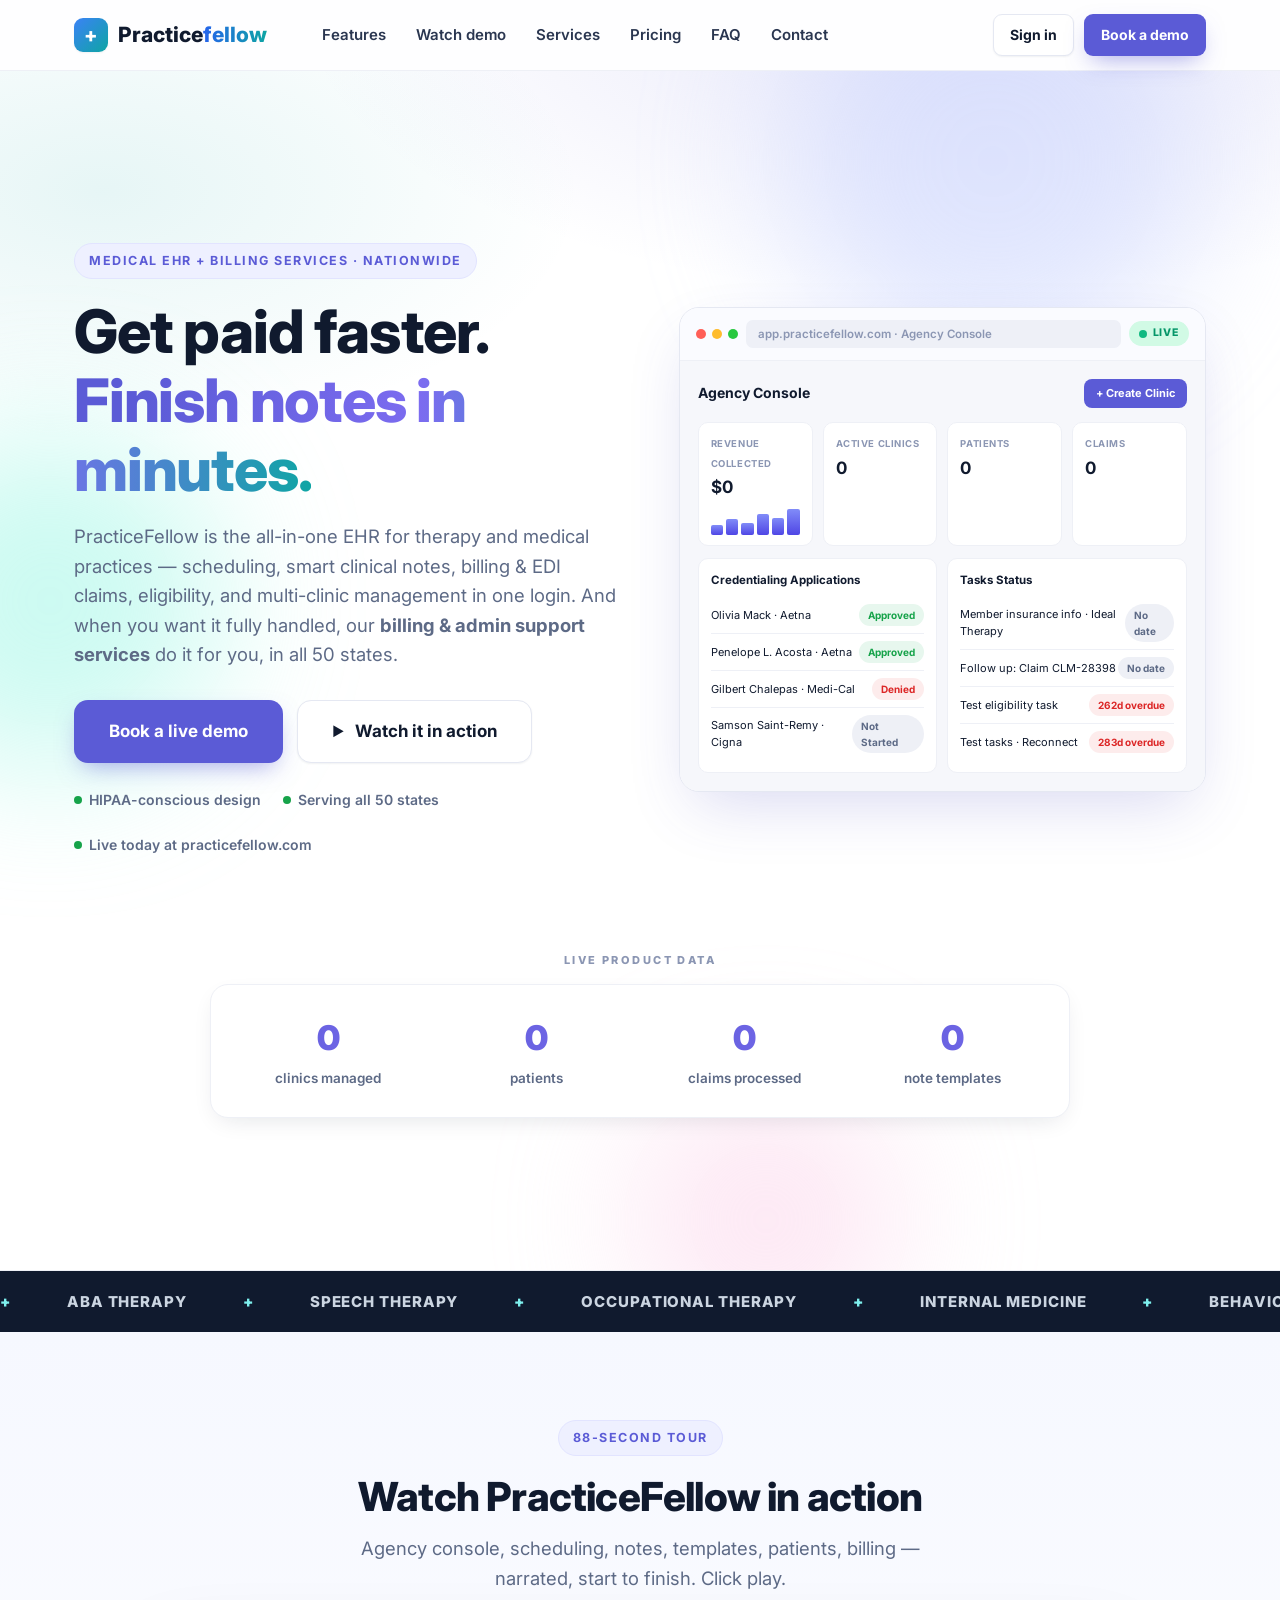
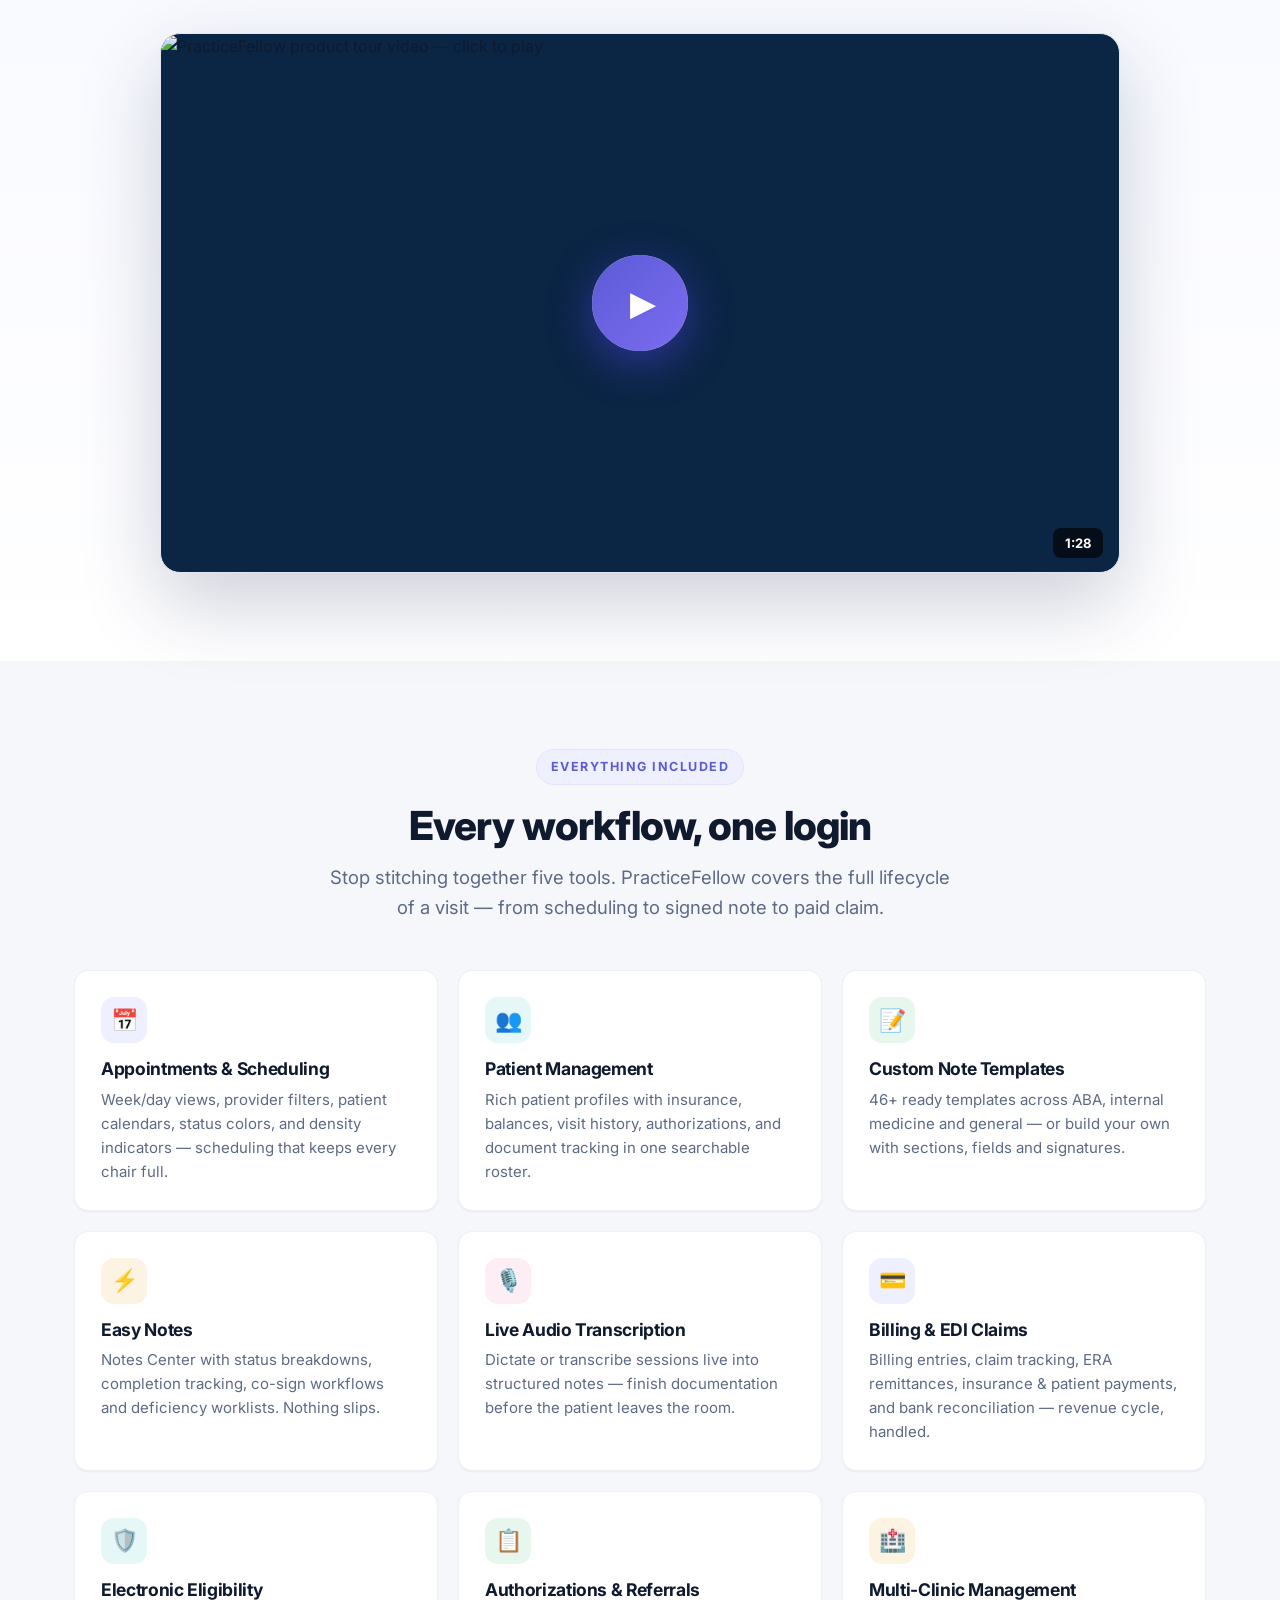
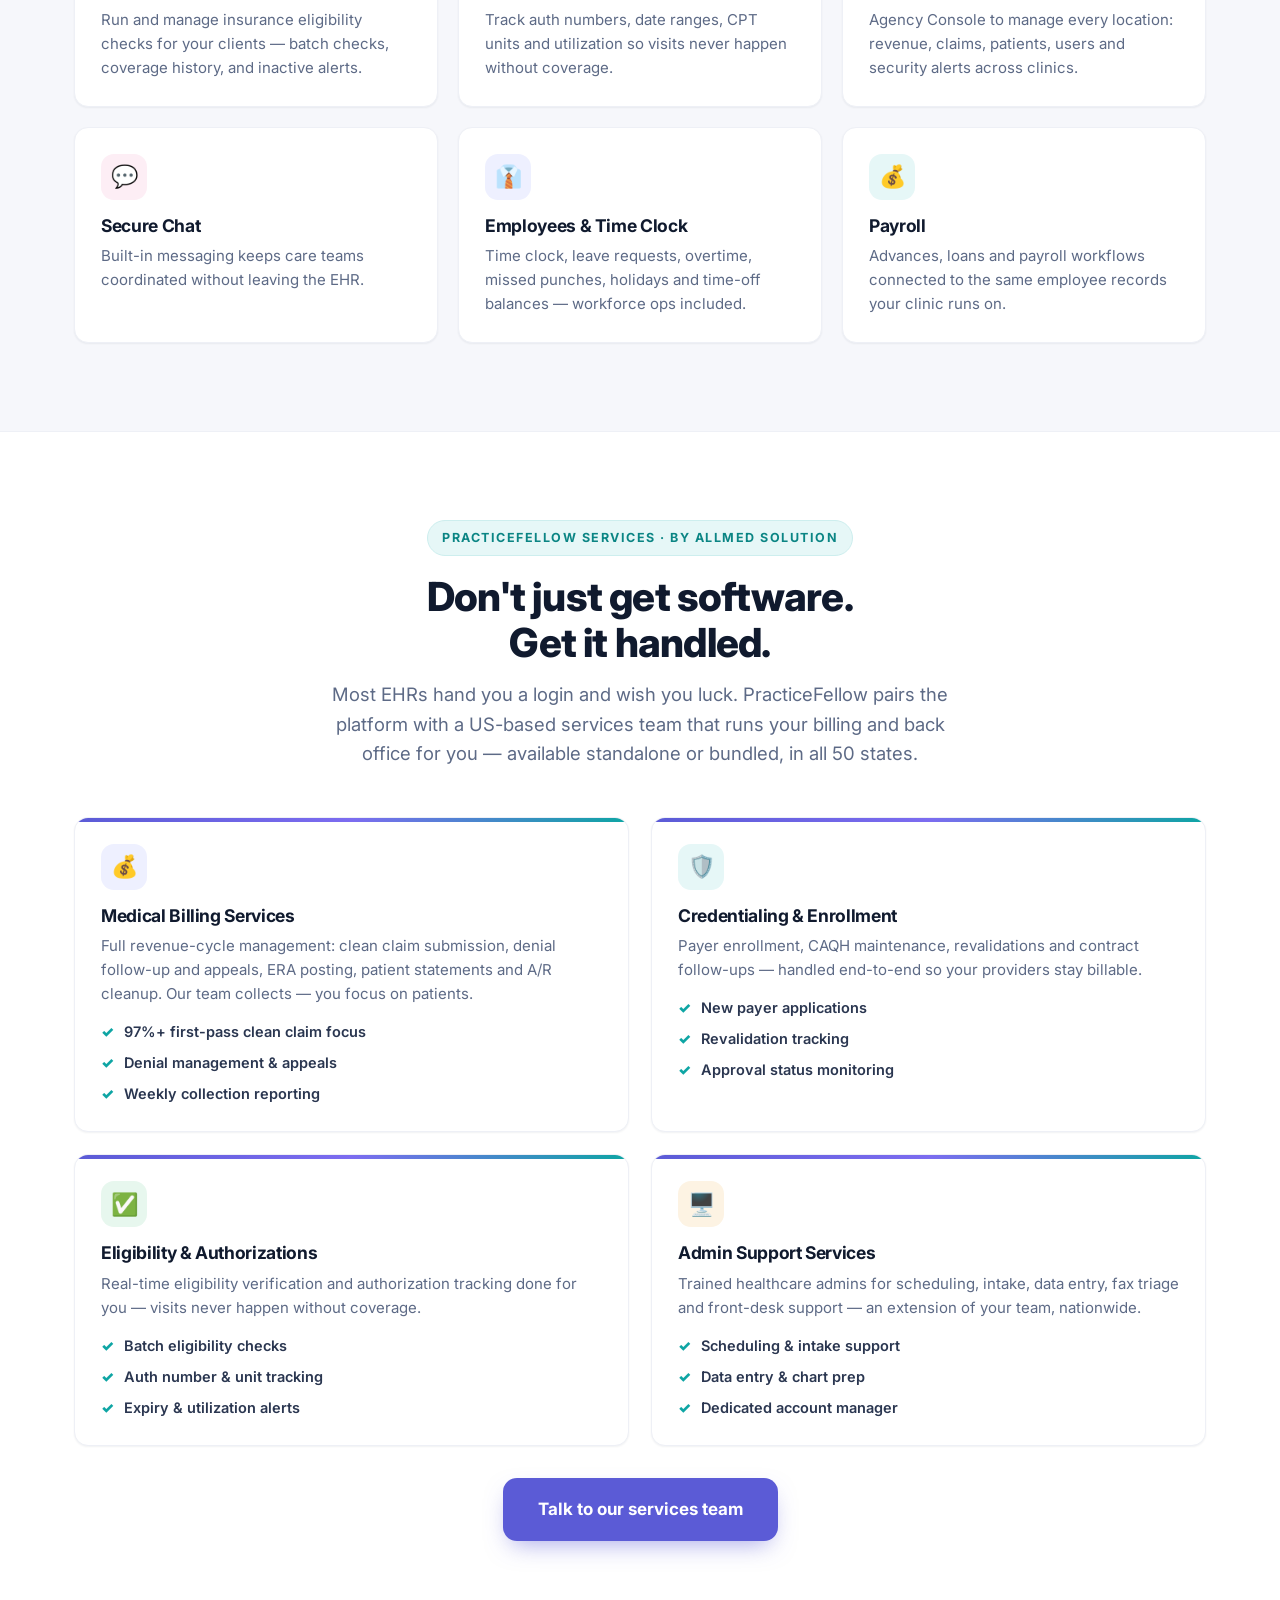
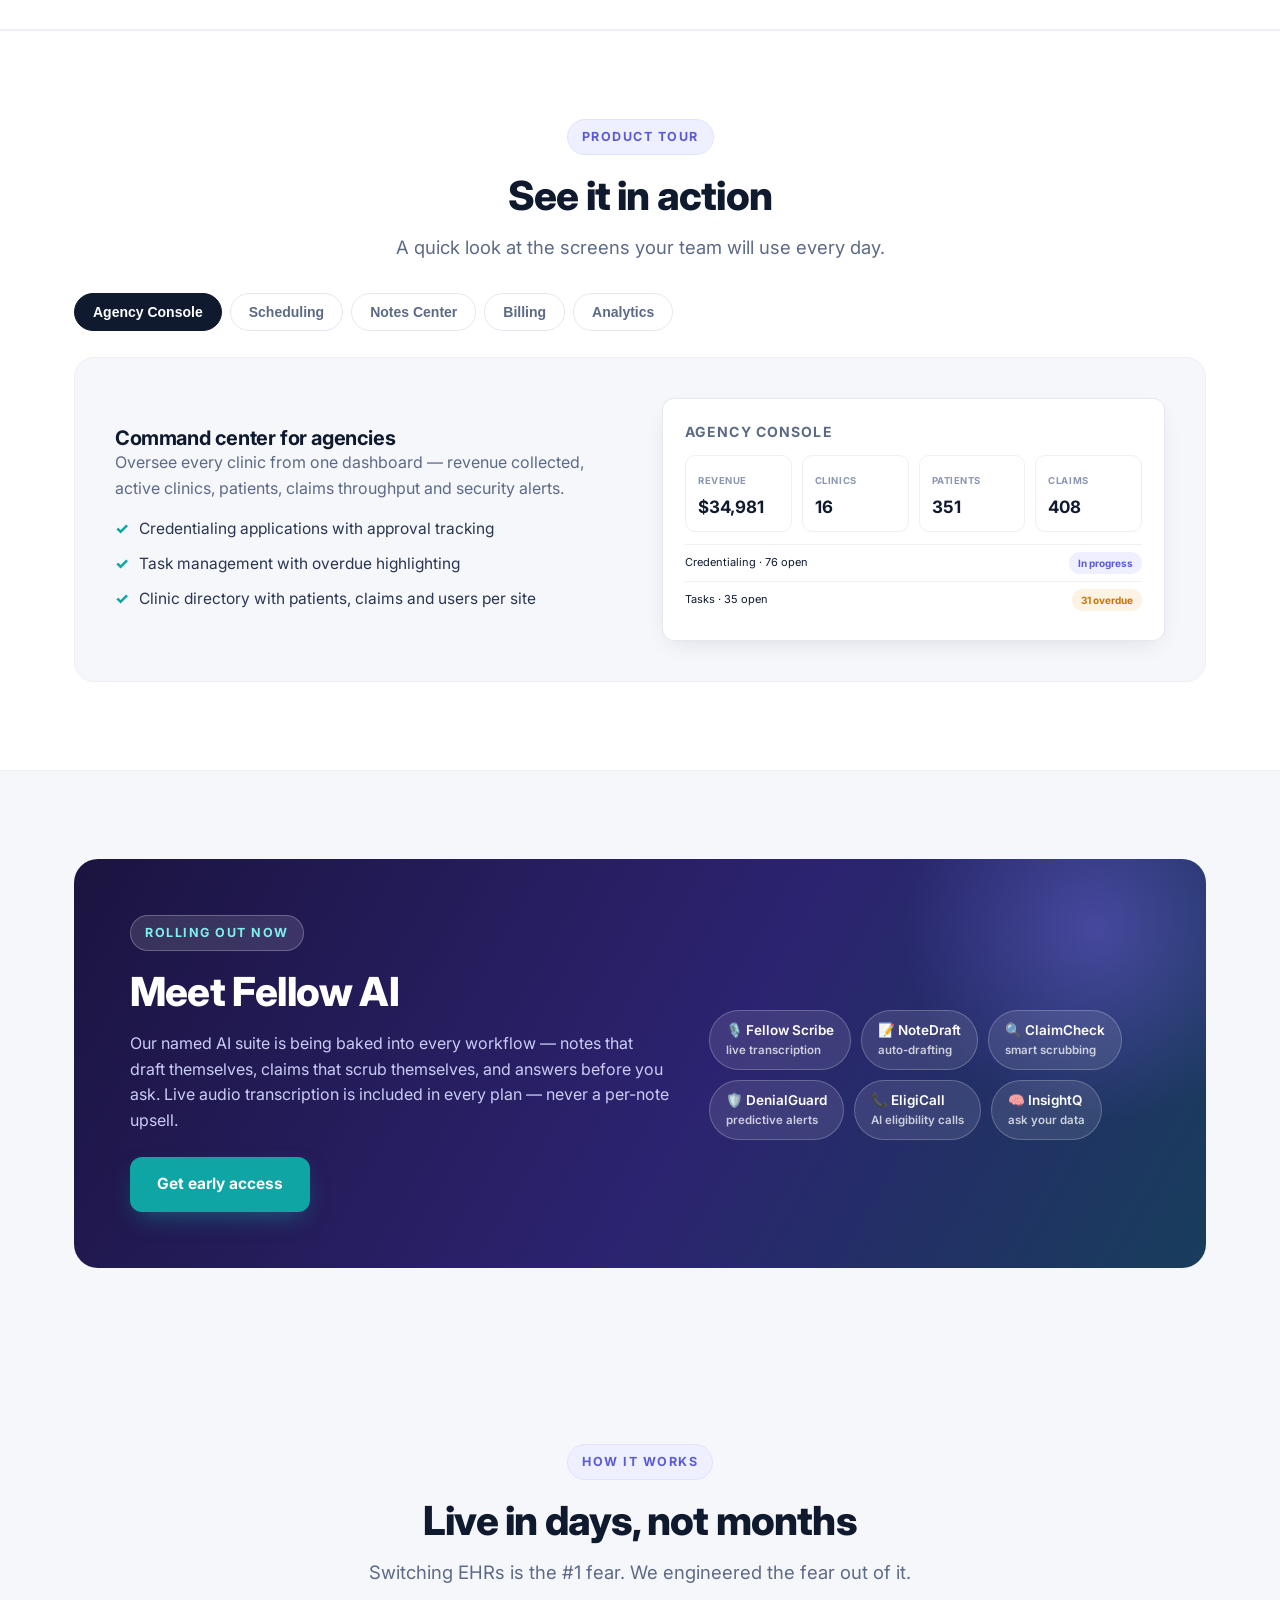
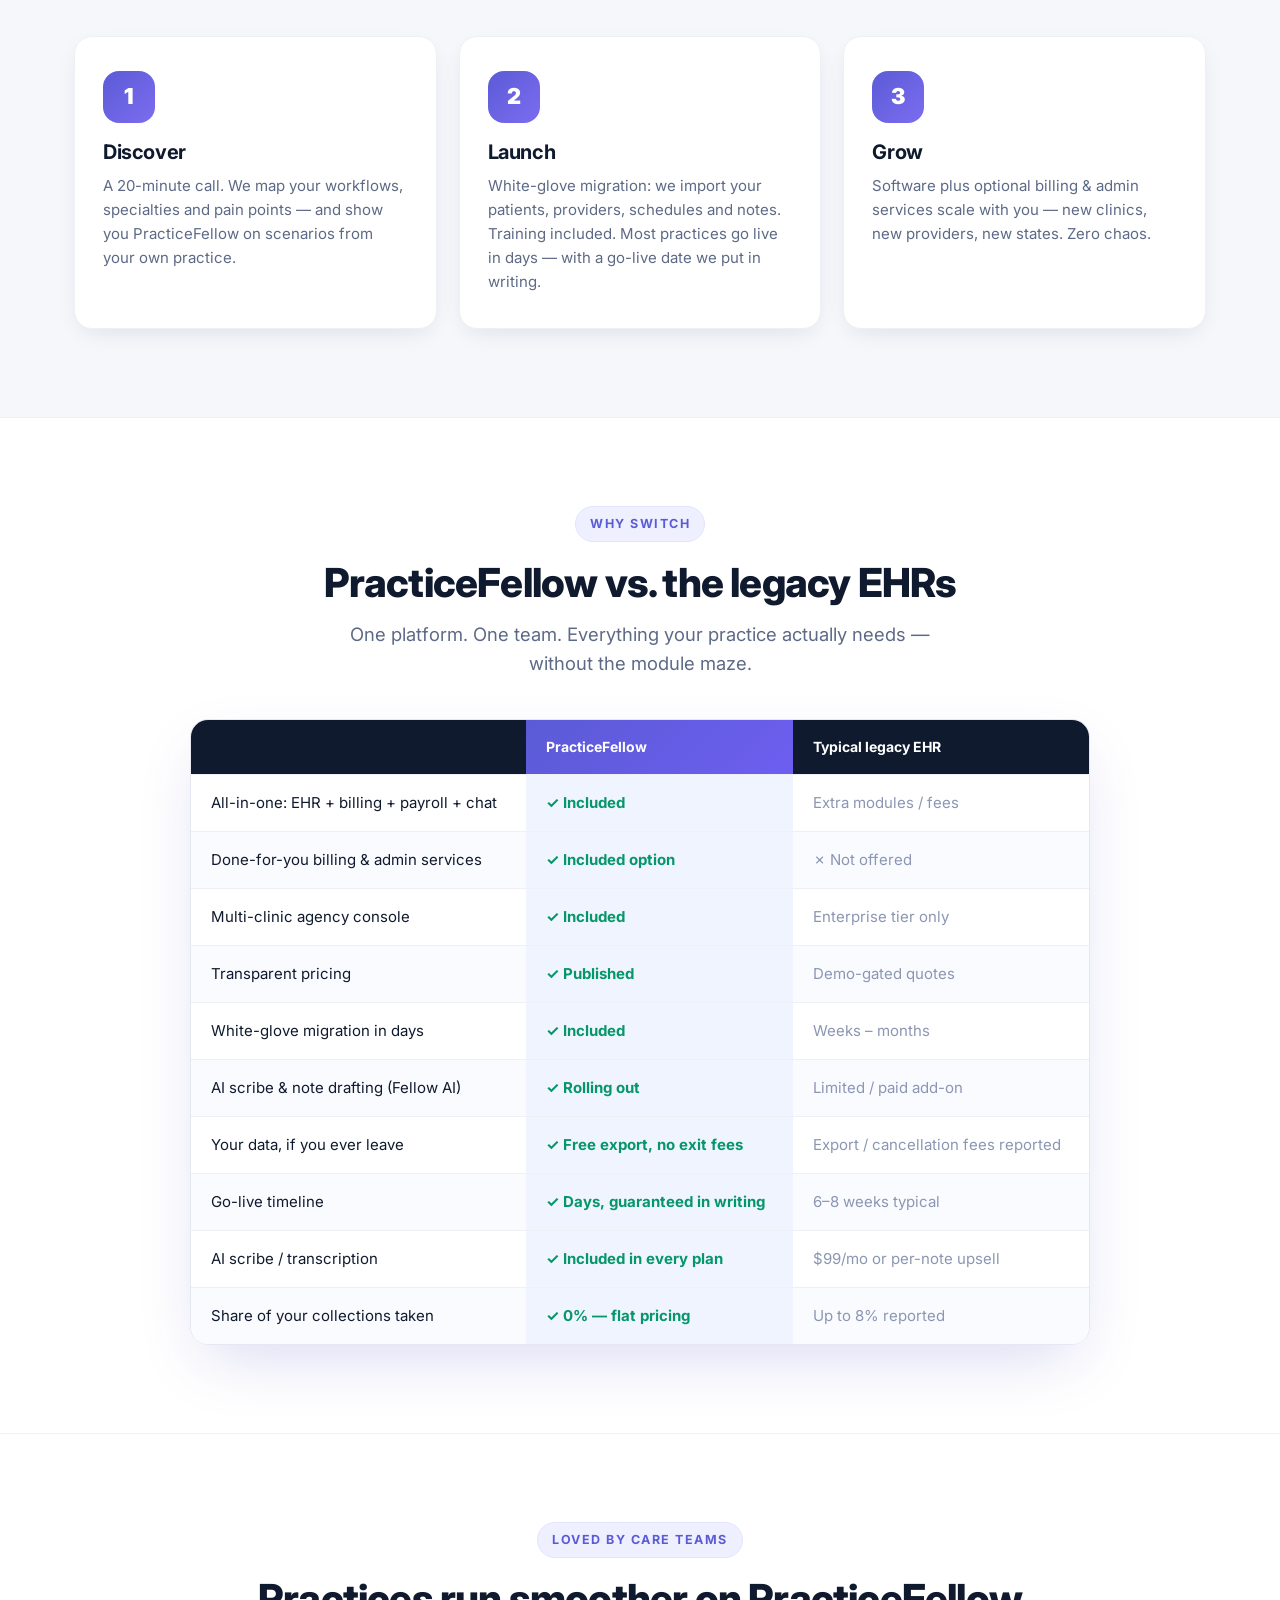
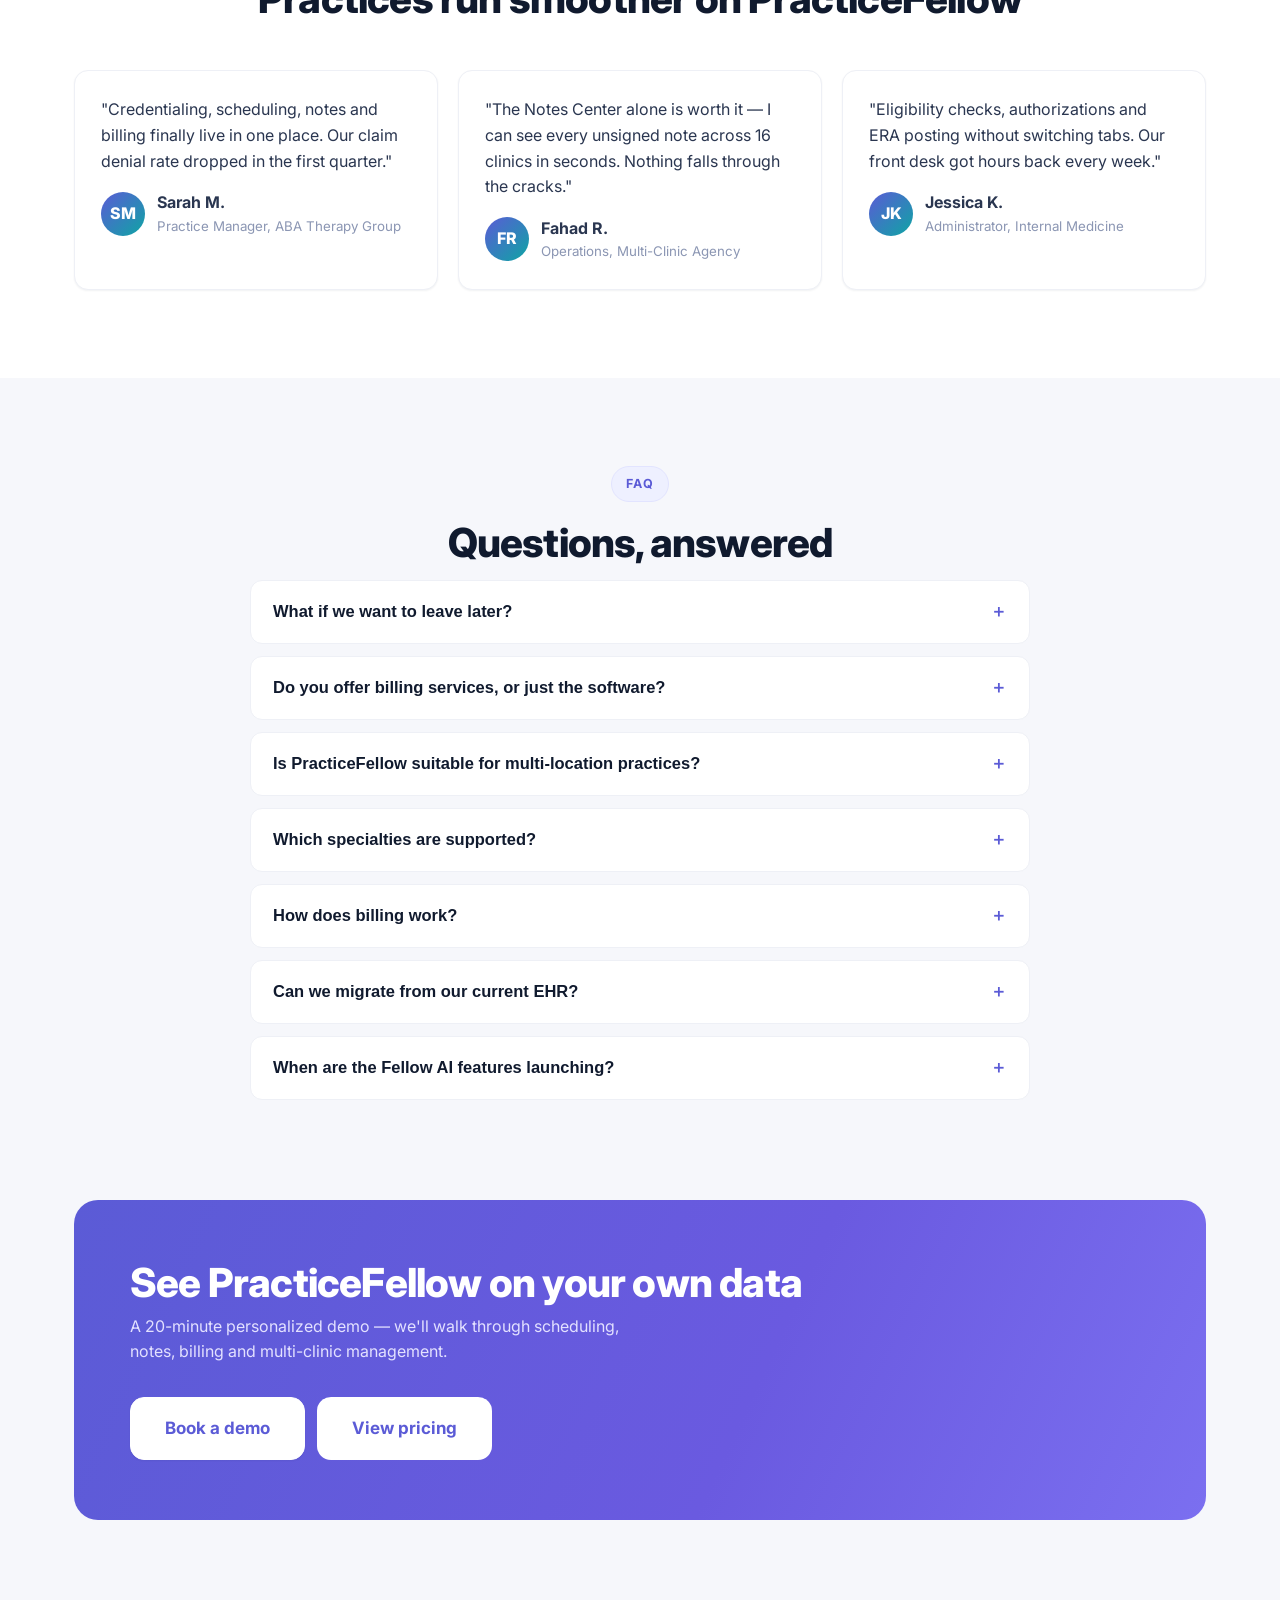
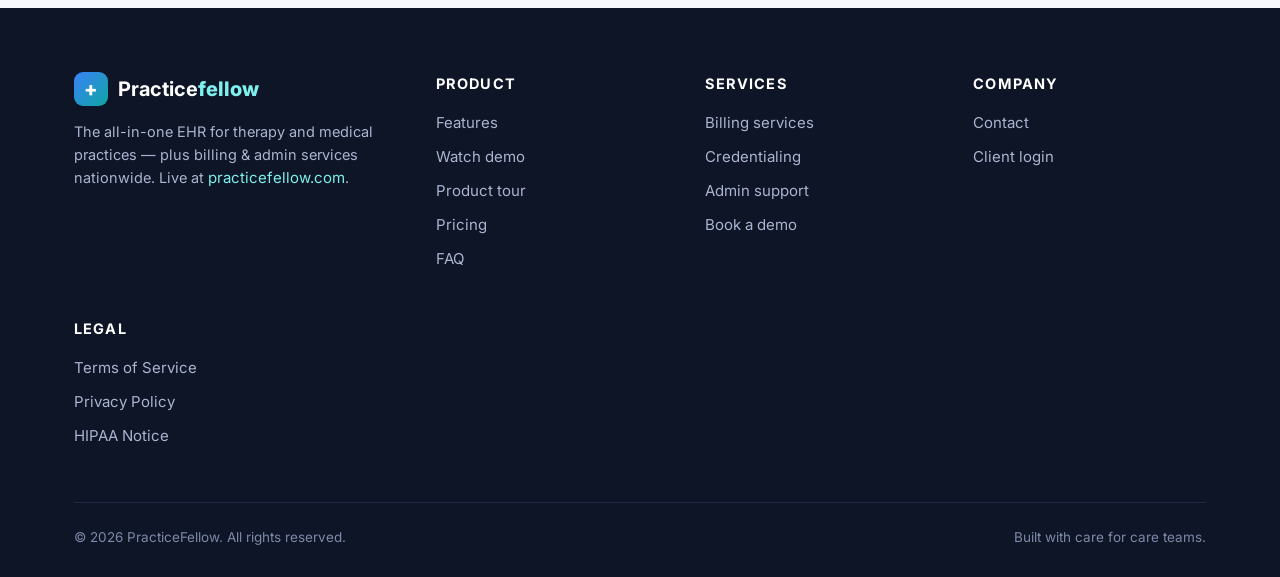
==== commit 78ed6018: "Pro redesign: GSAP animations, services, Fellow AI, comparison, video section + competitor polish" ====
--- a/index.html
+++ b/index.html
@@ -3,21 +3,23 @@
 <head>
 <meta charset="UTF-8">
 <meta name="viewport" content="width=device-width, initial-scale=1.0">
-<title>PracticeFellow — All-in-One EHR for Modern Practices</title>
-<meta name="description" content="PracticeFellow is the all-in-one medical EHR: scheduling, patient management, smart notes, billing & EDI claims, eligibility, authorizations, multi-clinic management and more.">
+<title>PracticeFellow — Get Paid Faster. Finish Notes in Minutes.</title>
+<meta name="description" content="PracticeFellow is the all-in-one EHR for therapy & medical practices: scheduling, smart notes, billing & EDI claims, eligibility, multi-clinic management — plus done-for-you billing & admin services nationwide.">
 <link rel="preconnect" href="https://fonts.googleapis.com">
-<link href="https://fonts.googleapis.com/css2?family=Inter:wght@400;600;700;800&display=swap" rel="stylesheet">
+<link rel="preconnect" href="https://cdnjs.cloudflare.com">
+<link href="https://fonts.googleapis.com/css2?family=Inter:wght@400;600;700;800;900&display=swap" rel="stylesheet">
 <link rel="stylesheet" href="assets/css/main.css">
 <link rel="icon" href="assets/img/favicon.svg" type="image/svg+xml">
 </head>
 <body>
 
-<header class="site-header">
+<header class="site-header" id="siteHeader">
   <div class="wrap nav">
     <a class="brand" href="index.html"><span class="brand-mark">+</span><span><b>Practice</b><span class="fellow">fellow</span></span></a>
     <nav class="nav-links" id="navLinks">
       <a href="features.html">Features</a>
-      <a href="index.html#tour">Product tour</a>
+      <a href="index.html#demo">Watch demo</a>
+      <a href="index.html#services">Services</a>
       <a href="pricing.html">Pricing</a>
       <a href="index.html#faq">FAQ</a>
       <a href="contact.html">Contact</a>
@@ -31,31 +33,32 @@
 </header>
 
 <section class="hero">
-  <div class="wrap">
-    <div>
-      <span class="eyebrow">Medical EHR · Built for growth</span>
-      <h1>One platform to run your <span class="grad">entire practice</span></h1>
-      <p class="lead">Scheduling, patients, smart clinical notes, billing &amp; EDI claims, eligibility, authorizations, multi-clinic management, payroll — PracticeFellow brings every workflow into one fast, beautiful system.</p>
-      <div class="hero-cta">
+  <div class="orb orb-1"></div><div class="orb orb-2"></div><div class="orb orb-3"></div>
+  <div class="wrap">
+    <div class="hero-copy">
+      <span class="eyebrow" data-hero>Medical EHR + Billing Services · Nationwide</span>
+      <h1 data-hero>Get paid faster.<br><span class="grad">Finish notes in minutes.</span></h1>
+      <p class="lead" data-hero>PracticeFellow is the all-in-one EHR for therapy and medical practices — scheduling, smart clinical notes, billing &amp; EDI claims, eligibility, and multi-clinic management in one login. And when you want it fully handled, our <b>billing &amp; admin support services</b> do it for you, in all 50 states.</p>
+      <div class="hero-cta" data-hero>
         <a class="btn btn-primary btn-lg" href="contact.html">Book a live demo</a>
-        <a class="btn btn-ghost btn-lg" href="features.html">Explore features</a>
-      </div>
-      <div class="hero-proof">
+        <a class="btn btn-ghost btn-lg btn-play" href="#demo"><span class="play-tri">▶</span> Watch it in action</a>
+      </div>
+      <div class="hero-proof" data-hero>
         <span><i class="dot"></i> HIPAA-conscious design</span>
-        <span><i class="dot"></i> Multi-clinic ready</span>
+        <span><i class="dot"></i> Serving all 50 states</span>
         <span><i class="dot"></i> Live today at practicefellow.com</span>
       </div>
     </div>
-    <div>
-      <div class="app-mock">
-        <div class="mock-bar"><div class="mock-dots"><i></i><i></i><i></i></div><div class="mock-url">app.practicefellow.com · Agency Console</div></div>
+    <div class="hero-visual" data-hero>
+      <div class="app-mock float">
+        <div class="mock-bar"><div class="mock-dots"><i></i><i></i><i></i></div><div class="mock-url">app.practicefellow.com · Agency Console</div><span class="live-pill"><i class="pulse"></i> LIVE</span></div>
         <div class="mock-body">
           <div class="mock-head"><b>Agency Console</b><span class="pill">+ Create Clinic</span></div>
           <div class="mock-stats">
-            <div class="mock-stat"><small>Revenue collected</small><b>$34,981</b></div>
-            <div class="mock-stat"><small>Active clinics</small><b>16</b></div>
-            <div class="mock-stat"><small>Patients</small><b>351</b></div>
-            <div class="mock-stat"><small>Claims</small><b>408</b></div>
+            <div class="mock-stat"><small>Revenue collected</small><b data-count="34981" data-prefix="$">$0</b><span class="spark"><i style="--h:38%"></i><i style="--h:62%"></i><i style="--h:45%"></i><i style="--h:80%"></i><i style="--h:66%"></i><i style="--h:100%"></i></span></div>
+            <div class="mock-stat"><small>Active clinics</small><b data-count="16">0</b></div>
+            <div class="mock-stat"><small>Patients</small><b data-count="351">0</b></div>
+            <div class="mock-stat"><small>Claims</small><b data-count="408">0</b></div>
           </div>
           <div class="mock-cols">
             <div class="mock-panel">
@@ -77,50 +80,109 @@
       </div>
     </div>
   </div>
-</section>
-
-<div class="trust">
-  <div class="wrap">
-    <span>BUILT FOR</span>
-    <span class="t-logo">ABA Therapy Groups</span>
-    <span class="t-logo">Speech &amp; OT Clinics</span>
-    <span class="t-logo">Internal Medicine</span>
-    <span class="t-logo">Multi-Location Agencies</span>
+  <div class="wrap stats-band" data-hero>
+    <div class="stats-label">Live product data</div>
+    <div class="stats-grid">
+      <div><b data-count="16">0</b><span>clinics managed</span></div>
+      <div><b data-count="351">0</b><span>patients</span></div>
+      <div><b data-count="408">0</b><span>claims processed</span></div>
+      <div><b data-count="46" data-suffix="+">0</b><span>note templates</span></div>
+    </div>
+  </div>
+</section>
+
+<div class="marquee" aria-hidden="true">
+  <div class="marquee-track">
+    <span>ABA Therapy</span><span>Speech Therapy</span><span>Occupational Therapy</span><span>Internal Medicine</span><span>Behavioral Health</span><span>Physical Therapy</span><span>Multi-Location Agencies</span>
+    <span>ABA Therapy</span><span>Speech Therapy</span><span>Occupational Therapy</span><span>Internal Medicine</span><span>Behavioral Health</span><span>Physical Therapy</span><span>Multi-Location Agencies</span>
   </div>
 </div>
 
+<section id="demo" class="demo-section">
+  <div class="wrap">
+    <div class="center" data-reveal>
+      <span class="eyebrow">88-second tour</span>
+      <h2>Watch PracticeFellow in action</h2>
+      <p class="lead">Agency console, scheduling, notes, templates, patients, billing — narrated, start to finish. Click play.</p>
+    </div>
+    <div class="video-player" id="videoPlayer" data-reveal>
+      <img class="video-poster" src="assets/video/practicefellow-demo-poster.jpg" alt="PracticeFellow product tour video — click to play">
+      <button class="video-play" id="videoPlayBtn" aria-label="Play product tour video">
+        <span class="play-ring"></span>
+        <span class="play-icon">▶</span>
+      </button>
+      <span class="video-duration">1:28</span>
+    </div>
+  </div>
+</section>
+
 <section id="features">
   <div class="wrap">
-    <div class="center">
+    <div class="center" data-reveal>
       <span class="eyebrow">Everything included</span>
       <h2>Every workflow, one login</h2>
       <p class="lead">Stop stitching together five tools. PracticeFellow covers the full lifecycle of a visit — from scheduling to signed note to paid claim.</p>
     </div>
     <div class="grid-3 mt-48">
-      <div class="card"><div class="icon">📅</div><h3>Appointments &amp; Scheduling</h3><p>Week/day views, provider filters, patient calendars, status colors, and density indicators — scheduling that keeps every chair full.</p></div>
-      <div class="card"><div class="icon teal">👥</div><h3>Patient Management</h3><p>Rich patient profiles with insurance, balances, visit history, authorizations, and document tracking in one searchable roster.</p></div>
-      <div class="card"><div class="icon green">📝</div><h3>Custom Note Templates</h3><p>46+ ready templates across ABA, internal medicine and general — or build your own with sections, fields and signatures.</p></div>
-      <div class="card"><div class="icon amber">⚡</div><h3>Easy Notes</h3><p>Notes Center with status breakdowns, completion tracking, co-sign workflows and deficiency worklists. Nothing slips.</p></div>
-      <div class="card"><div class="icon pink">🎙️</div><h3>Live Audio Transcription</h3><p>Dictate or transcribe sessions live into structured notes — finish documentation before the patient leaves the room.</p></div>
-      <div class="card"><div class="icon">💳</div><h3>Billing &amp; EDI Claims</h3><p>Billing entries, claim tracking, ERA remittances, insurance &amp; patient payments, and bank reconciliation — revenue cycle, handled.</p></div>
-      <div class="card"><div class="icon teal">🛡️</div><h3>Electronic Eligibility</h3><p>Run and manage insurance eligibility checks for your clients — batch checks, coverage history, and inactive alerts.</p></div>
-      <div class="card"><div class="icon green">📋</div><h3>Authorizations &amp; Referrals</h3><p>Track auth numbers, date ranges, CPT units and utilization so visits never happen without coverage.</p></div>
-      <div class="card"><div class="icon amber">🏥</div><h3>Multi-Clinic Management</h3><p>Agency Console to manage every location: revenue, claims, patients, users and security alerts across clinics.</p></div>
-      <div class="card"><div class="icon pink">💬</div><h3>Secure Chat</h3><p>Built-in messaging keeps care teams coordinated without leaving the EHR.</p></div>
-      <div class="card"><div class="icon">👔</div><h3>Employees &amp; Time Clock</h3><p>Time clock, leave requests, overtime, missed punches, holidays and time-off balances — workforce ops included.</p></div>
-      <div class="card"><div class="icon teal">💰</div><h3>Payroll</h3><p>Advances, loans and payroll workflows connected to the same employee records your clinic runs on.</p></div>
+      <div class="card" data-reveal><div class="icon">📅</div><h3>Appointments &amp; Scheduling</h3><p>Week/day views, provider filters, patient calendars, status colors, and density indicators — scheduling that keeps every chair full.</p></div>
+      <div class="card" data-reveal><div class="icon teal">👥</div><h3>Patient Management</h3><p>Rich patient profiles with insurance, balances, visit history, authorizations, and document tracking in one searchable roster.</p></div>
+      <div class="card" data-reveal><div class="icon green">📝</div><h3>Custom Note Templates</h3><p>46+ ready templates across ABA, internal medicine and general — or build your own with sections, fields and signatures.</p></div>
+      <div class="card" data-reveal><div class="icon amber">⚡</div><h3>Easy Notes</h3><p>Notes Center with status breakdowns, completion tracking, co-sign workflows and deficiency worklists. Nothing slips.</p></div>
+      <div class="card" data-reveal><div class="icon pink">🎙️</div><h3>Live Audio Transcription</h3><p>Dictate or transcribe sessions live into structured notes — finish documentation before the patient leaves the room.</p></div>
+      <div class="card" data-reveal><div class="icon">💳</div><h3>Billing &amp; EDI Claims</h3><p>Billing entries, claim tracking, ERA remittances, insurance &amp; patient payments, and bank reconciliation — revenue cycle, handled.</p></div>
+      <div class="card" data-reveal><div class="icon teal">🛡️</div><h3>Electronic Eligibility</h3><p>Run and manage insurance eligibility checks for your clients — batch checks, coverage history, and inactive alerts.</p></div>
+      <div class="card" data-reveal><div class="icon green">📋</div><h3>Authorizations &amp; Referrals</h3><p>Track auth numbers, date ranges, CPT units and utilization so visits never happen without coverage.</p></div>
+      <div class="card" data-reveal><div class="icon amber">🏥</div><h3>Multi-Clinic Management</h3><p>Agency Console to manage every location: revenue, claims, patients, users and security alerts across clinics.</p></div>
+      <div class="card" data-reveal><div class="icon pink">💬</div><h3>Secure Chat</h3><p>Built-in messaging keeps care teams coordinated without leaving the EHR.</p></div>
+      <div class="card" data-reveal><div class="icon">👔</div><h3>Employees &amp; Time Clock</h3><p>Time clock, leave requests, overtime, missed punches, holidays and time-off balances — workforce ops included.</p></div>
+      <div class="card" data-reveal><div class="icon teal">💰</div><h3>Payroll</h3><p>Advances, loans and payroll workflows connected to the same employee records your clinic runs on.</p></div>
+    </div>
+  </div>
+</section>
+
+<section id="services" class="services">
+  <div class="wrap">
+    <div class="center" data-reveal>
+      <span class="eyebrow teal">PracticeFellow Services · by AllMed Solution</span>
+      <h2>Don't just get software.<br>Get it <span class="grad">handled.</span></h2>
+      <p class="lead">Most EHRs hand you a login and wish you luck. PracticeFellow pairs the platform with a US-based services team that runs your billing and back office for you — available standalone or bundled, in all 50 states.</p>
+    </div>
+    <div class="grid-2 mt-48">
+      <div class="card svc" data-reveal>
+        <div class="icon">💰</div><h3>Medical Billing Services</h3>
+        <p>Full revenue-cycle management: clean claim submission, denial follow-up and appeals, ERA posting, patient statements and A/R cleanup. Our team collects — you focus on patients.</p>
+        <ul class="tick"><li>97%+ first-pass clean claim focus</li><li>Denial management &amp; appeals</li><li>Weekly collection reporting</li></ul>
+      </div>
+      <div class="card svc" data-reveal>
+        <div class="icon teal">🛡️</div><h3>Credentialing &amp; Enrollment</h3>
+        <p>Payer enrollment, CAQH maintenance, revalidations and contract follow-ups — handled end-to-end so your providers stay billable.</p>
+        <ul class="tick"><li>New payer applications</li><li>Revalidation tracking</li><li>Approval status monitoring</li></ul>
+      </div>
+      <div class="card svc" data-reveal>
+        <div class="icon green">✅</div><h3>Eligibility &amp; Authorizations</h3>
+        <p>Real-time eligibility verification and authorization tracking done for you — visits never happen without coverage.</p>
+        <ul class="tick"><li>Batch eligibility checks</li><li>Auth number &amp; unit tracking</li><li>Expiry &amp; utilization alerts</li></ul>
+      </div>
+      <div class="card svc" data-reveal>
+        <div class="icon amber">🖥️</div><h3>Admin Support Services</h3>
+        <p>Trained healthcare admins for scheduling, intake, data entry, fax triage and front-desk support — an extension of your team, nationwide.</p>
+        <ul class="tick"><li>Scheduling &amp; intake support</li><li>Data entry &amp; chart prep</li><li>Dedicated account manager</li></ul>
+      </div>
+    </div>
+    <div class="center mt-32" data-reveal>
+      <a class="btn btn-primary btn-lg" href="contact.html">Talk to our services team</a>
     </div>
   </div>
 </section>
 
 <section class="tour" id="tour">
   <div class="wrap">
-    <div class="center">
+    <div class="center" data-reveal>
       <span class="eyebrow">Product tour</span>
       <h2>See it in action</h2>
       <p class="lead">A quick look at the screens your team will use every day.</p>
     </div>
-    <div class="tabs" id="tourTabs">
+    <div class="tabs" id="tourTabs" data-reveal>
       <button class="tab active" data-tour="0">Agency Console</button>
       <button class="tab" data-tour="1">Scheduling</button>
       <button class="tab" data-tour="2">Notes Center</button>
@@ -172,51 +234,95 @@
 
 <section>
   <div class="wrap">
-    <div class="ai-banner">
-      <div>
-        <span class="eyebrow teal" style="background:rgba(255,255,255,.12);border-color:rgba(255,255,255,.25);color:#7ef0ee">Coming soon</span>
-        <h2>PracticeFellow AI is on the way</h2>
-        <p class="mt-16">We're baking intelligence into every workflow — notes that draft themselves, claims that scrub themselves, and answers before you ask.</p>
+    <div class="ai-banner" data-reveal>
+      <div>
+        <span class="eyebrow teal" style="background:rgba(255,255,255,.12);border-color:rgba(255,255,255,.25);color:#7ef0ee">Rolling out now</span>
+        <h2>Meet Fellow AI</h2>
+        <p class="mt-16">Our named AI suite is being baked into every workflow — notes that draft themselves, claims that scrub themselves, and answers before you ask. Live audio transcription is included in every plan — never a per-note upsell.</p>
         <a class="btn btn-teal mt-24" href="contact.html">Get early access</a>
       </div>
       <div class="ai-pills">
-        <span>🤖 AI note drafting</span><span>🔍 Smart claim scrubbing</span><span>📞 AI eligibility calls</span><span>📊 Predictive denials</span><span>💬 AI scribe &amp; summaries</span><span>🧠 Documentation assistant</span>
-      </div>
+        <span>🎙️ Fellow Scribe <em>live transcription</em></span><span>📝 NoteDraft <em>auto-drafting</em></span><span>🔍 ClaimCheck <em>smart scrubbing</em></span><span>🛡️ DenialGuard <em>predictive alerts</em></span><span>📞 EligiCall <em>AI eligibility calls</em></span><span>🧠 InsightQ <em>ask your data</em></span>
+      </div>
+    </div>
+  </div>
+</section>
+
+<section class="how">
+  <div class="wrap">
+    <div class="center" data-reveal>
+      <span class="eyebrow">How it works</span>
+      <h2>Live in days, not months</h2>
+      <p class="lead">Switching EHRs is the #1 fear. We engineered the fear out of it.</p>
+    </div>
+    <div class="steps mt-48">
+      <div class="step" data-reveal><div class="step-n">1</div><h3>Discover</h3><p>A 20-minute call. We map your workflows, specialties and pain points — and show you PracticeFellow on scenarios from your own practice.</p></div>
+      <div class="step" data-reveal><div class="step-n">2</div><h3>Launch</h3><p>White-glove migration: we import your patients, providers, schedules and notes. Training included. Most practices go live in days — with a go-live date we put in writing.</p></div>
+      <div class="step" data-reveal><div class="step-n">3</div><h3>Grow</h3><p>Software plus optional billing &amp; admin services scale with you — new clinics, new providers, new states. Zero chaos.</p></div>
+    </div>
+  </div>
+</section>
+
+<section class="compare">
+  <div class="wrap">
+    <div class="center" data-reveal>
+      <span class="eyebrow">Why switch</span>
+      <h2>PracticeFellow vs. the legacy EHRs</h2>
+      <p class="lead">One platform. One team. Everything your practice actually needs — without the module maze.</p>
+    </div>
+    <div class="compare-table" data-reveal>
+      <table>
+        <thead><tr><th></th><th class="pf">PracticeFellow</th><th>Typical legacy EHR</th></tr></thead>
+        <tbody>
+          <tr><td>All-in-one: EHR + billing + payroll + chat</td><td class="pf yes">✓ Included</td><td class="no">Extra modules / fees</td></tr>
+          <tr><td>Done-for-you billing &amp; admin services</td><td class="pf yes">✓ Included option</td><td class="no">✗ Not offered</td></tr>
+          <tr><td>Multi-clinic agency console</td><td class="pf yes">✓ Included</td><td class="no">Enterprise tier only</td></tr>
+          <tr><td>Transparent pricing</td><td class="pf yes">✓ Published</td><td class="no">Demo-gated quotes</td></tr>
+          <tr><td>White-glove migration in days</td><td class="pf yes">✓ Included</td><td class="no">Weeks – months</td></tr>
+          <tr><td>AI scribe &amp; note drafting (Fellow AI)</td><td class="pf yes">✓ Rolling out</td><td class="no">Limited / paid add-on</td></tr>
+          <tr><td>Your data, if you ever leave</td><td class="pf yes">✓ Free export, no exit fees</td><td class="no">Export / cancellation fees reported</td></tr>
+          <tr><td>Go-live timeline</td><td class="pf yes">✓ Days, guaranteed in writing</td><td class="no">6–8 weeks typical</td></tr>
+          <tr><td>AI scribe / transcription</td><td class="pf yes">✓ Included in every plan</td><td class="no">$99/mo or per-note upsell</td></tr>
+          <tr><td>Share of your collections taken</td><td class="pf yes">✓ 0% — flat pricing</td><td class="no">Up to 8% reported</td></tr>
+        </tbody>
+      </table>
     </div>
   </div>
 </section>
 
 <section style="background:#fff;border-top:1px solid var(--border-soft)">
   <div class="wrap">
-    <div class="center">
+    <div class="center" data-reveal>
       <span class="eyebrow">Loved by care teams</span>
       <h2>Practices run smoother on PracticeFellow</h2>
     </div>
     <div class="grid-3 mt-48">
-      <div class="card testi">"Credentialing, scheduling, notes and billing finally live in one place. Our claim denial rate dropped in the first quarter."<div class="who"><div class="avatar">SM</div><div><b>Sarah M.</b><small>Practice Manager, ABA Therapy Group</small></div></div></div>
-      <div class="card testi">"The Notes Center alone is worth it — I can see every unsigned note across 16 clinics in seconds. Nothing falls through the cracks."<div class="who"><div class="avatar">FR</div><div><b>Fahad R.</b><small>Operations, Multi-Clinic Agency</small></div></div></div>
-      <div class="card testi">"Eligibility checks, authorizations and ERA posting without switching tabs. Our front desk got hours back every week."<div class="who"><div class="avatar">JK</div><div><b>Jessica K.</b><small>Administrator, Internal Medicine</small></div></div></div>
+      <div class="card testi" data-reveal>"Credentialing, scheduling, notes and billing finally live in one place. Our claim denial rate dropped in the first quarter."<div class="who"><div class="avatar">SM</div><div><b>Sarah M.</b><small>Practice Manager, ABA Therapy Group</small></div></div></div>
+      <div class="card testi" data-reveal>"The Notes Center alone is worth it — I can see every unsigned note across 16 clinics in seconds. Nothing falls through the cracks."<div class="who"><div class="avatar">FR</div><div><b>Fahad R.</b><small>Operations, Multi-Clinic Agency</small></div></div></div>
+      <div class="card testi" data-reveal>"Eligibility checks, authorizations and ERA posting without switching tabs. Our front desk got hours back every week."<div class="who"><div class="avatar">JK</div><div><b>Jessica K.</b><small>Administrator, Internal Medicine</small></div></div></div>
     </div>
   </div>
 </section>
 
 <section id="faq">
   <div class="wrap">
-    <div class="center"><span class="eyebrow">FAQ</span><h2>Questions, answered</h2></div>
-    <div class="faq mt-32">
+    <div class="center" data-reveal><span class="eyebrow">FAQ</span><h2>Questions, answered</h2></div>
+    <div class="faq mt-32" data-reveal>
+      <div class="faq-item"><button class="faq-q">What if we want to leave later? <span class="chev">＋</span></button><div class="faq-a"><div>You are never locked in. Export your data free, any time — no exit fees, no data ransom, no yearly-contract threats. We keep customers by earning them.</div></div></div>
+      <div class="faq-item"><button class="faq-q">Do you offer billing services, or just the software? <span class="chev">＋</span></button><div class="faq-a"><div>Both. Use PracticeFellow as your EHR, or hand the whole revenue cycle to our services team — billing, credentialing, eligibility, authorizations and admin support — available in all 50 states, standalone or bundled with the platform.</div></div></div>
       <div class="faq-item"><button class="faq-q">Is PracticeFellow suitable for multi-location practices? <span class="chev">＋</span></button><div class="faq-a"><div>Yes — the Agency Console was built for it. Manage clinics, users, revenue, claims and security alerts across all locations from one dashboard, with per-clinic workspaces.</div></div></div>
       <div class="faq-item"><button class="faq-q">Which specialties are supported? <span class="chev">＋</span></button><div class="faq-a"><div>ABA therapy, speech &amp; occupational therapy, internal medicine and general practice — with 46+ note templates covering assessments, treatments, SOAP, BIRP, DAP and more. Custom templates are fully supported.</div></div></div>
       <div class="faq-item"><button class="faq-q">How does billing work? <span class="chev">＋</span></button><div class="faq-a"><div>Billing entries track billed vs. allowed amounts, patient responsibility, claim numbers and lock status. Insurance payments, patient payments, ERA remittances and bank reconciliation are all included, with EDI claim submission.</div></div></div>
-      <div class="faq-item"><button class="faq-q">Can we migrate from our current EHR? <span class="chev">＋</span></button><div class="faq-a"><div>Yes. Our onboarding team helps import patients, providers, schedules and historical data. Book a demo and we'll scope your migration.</div></div></div>
-      <div class="faq-item"><button class="faq-q">When are the AI features launching? <span class="chev">＋</span></button><div class="faq-a"><div>AI note drafting, smart claim scrubbing and the AI scribe are in active development. Join the early-access list and we'll notify you as each feature rolls out.</div></div></div>
+      <div class="faq-item"><button class="faq-q">Can we migrate from our current EHR? <span class="chev">＋</span></button><div class="faq-a"><div>Yes. Our onboarding team helps import patients, providers, schedules and historical data — most practices go live in days. Book a demo and we'll scope your migration.</div></div></div>
+      <div class="faq-item"><button class="faq-q">When are the Fellow AI features launching? <span class="chev">＋</span></button><div class="faq-a"><div>Fellow Scribe (live transcription) is available now; NoteDraft, ClaimCheck and the rest are rolling out. Join the early-access list and we'll notify you as each capability ships.</div></div></div>
     </div>
   </div>
 </section>
 
 <section style="padding-top:0">
   <div class="wrap">
-    <div class="cta-band">
-      <div><h2>See PracticeFellow on your own data</h2><p>A 30-minute personalized demo with our team — we'll walk through scheduling, notes, billing and multi-clinic management.</p></div>
+    <div class="cta-band" data-reveal>
+      <div><h2>See PracticeFellow on your own data</h2><p>A 20-minute personalized demo — we'll walk through scheduling, notes, billing and multi-clinic management.</p></div>
       <div style="display:flex;gap:12px;flex-wrap:wrap"><a class="btn btn-ghost btn-lg" href="contact.html">Book a demo</a><a class="btn btn-lg" style="background:#fff;color:var(--primary)" href="pricing.html">View pricing</a></div>
     </div>
   </div>
@@ -227,16 +333,19 @@
     <div class="foot-grid">
       <div>
         <div class="foot-brand"><span class="brand-mark">+</span><span><b>Practice</b><span class="fellow" style="color:#7ef0ee">fellow</span></span></div>
-        <p style="font-size:14.5px;max-width:300px">The all-in-one EHR for therapy and medical practices. Live at <a href="https://www.practicefellow.com" style="display:inline;color:#7ef0ee">practicefellow.com</a>.</p>
-      </div>
-      <div><h4>Product</h4><a href="features.html">Features</a><a href="index.html#tour">Product tour</a><a href="pricing.html">Pricing</a><a href="index.html#faq">FAQ</a></div>
-      <div><h4>Company</h4><a href="contact.html">Contact</a><a href="contact.html">Book a demo</a><a href="dashboard.html">Client login</a></div>
+        <p style="font-size:14.5px;max-width:300px">The all-in-one EHR for therapy and medical practices — plus billing &amp; admin services nationwide. Live at <a href="https://www.practicefellow.com" style="display:inline;color:#7ef0ee">practicefellow.com</a>.</p>
+      </div>
+      <div><h4>Product</h4><a href="features.html">Features</a><a href="index.html#demo">Watch demo</a><a href="index.html#tour">Product tour</a><a href="pricing.html">Pricing</a><a href="index.html#faq">FAQ</a></div>
+      <div><h4>Services</h4><a href="index.html#services">Billing services</a><a href="index.html#services">Credentialing</a><a href="index.html#services">Admin support</a><a href="contact.html">Book a demo</a></div>
+      <div><h4>Company</h4><a href="contact.html">Contact</a><a href="dashboard.html">Client login</a></div>
       <div><h4>Legal</h4><a href="#">Terms of Service</a><a href="#">Privacy Policy</a><a href="#">HIPAA Notice</a></div>
     </div>
     <div class="foot-bottom"><span>© 2026 PracticeFellow. All rights reserved.</span><span>Built with care for care teams.</span></div>
   </div>
 </footer>
 
+<script src="https://cdnjs.cloudflare.com/ajax/libs/gsap/3.12.5/gsap.min.js"></script>
+<script src="https://cdnjs.cloudflare.com/ajax/libs/gsap/3.12.5/ScrollTrigger.min.js"></script>
 <script src="assets/js/main.js"></script>
 </body>
 </html>
--- a/assets/css/main.css
+++ b/assets/css/main.css
@@ -165,9 +165,9 @@
 .faq{max-width:780px;margin:0 auto}
 .faq-item{background:#fff;border:1px solid var(--border-soft);border-radius:12px;margin-bottom:12px;overflow:hidden}
 .faq-q{width:100%;background:none;border:none;text-align:left;font-size:16.5px;font-weight:700;padding:20px 22px;cursor:pointer;display:flex;justify-content:space-between;align-items:center;gap:16px;color:var(--ink)}
-.faq-a{max-height:0;overflow:hidden;transition:max-height .25s ease;color:var(--muted);font-size:15.5px}
-.faq-a div{padding:0 22px 22px}
-.faq-item.open .faq-a{max-height:300px}
+.faq-a{color:var(--muted);font-size:15.5px}
+.faq-a div{padding:0 22px}
+.faq-item.open .faq-a div{padding-bottom:22px}
 .faq-item .chev{transition:transform .2s;color:var(--primary);font-weight:800}
 .faq-item.open .chev{transform:rotate(45deg)}
 
@@ -220,3 +220,111 @@
 .notice{background:#fffbeF;border:1px solid #f3dfae;color:#8a5a00;padding:16px 20px;border-radius:12px;font-size:14.5px}
 .notice.blue{background:var(--primary-50);border-color:#c9cdf8;color:#33379e}
 code.inline{background:#eef0f7;padding:2px 8px;border-radius:6px;font-size:13.5px;color:var(--primary-darker)}
+
+/* ============ Motion & pro polish (v2) ============ */
+.site-header{transition:box-shadow .3s,background .3s}
+.site-header.scrolled{box-shadow:0 6px 24px rgba(15,23,42,.08);background:rgba(255,255,255,.92);backdrop-filter:blur(12px)}
+
+/* floating gradient orbs */
+.orb{position:absolute;border-radius:50%;filter:blur(70px);opacity:.5;pointer-events:none;animation:drift 14s ease-in-out infinite}
+.orb-1{width:420px;height:420px;background:#c7d2fe;top:-120px;right:6%}
+.orb-2{width:340px;height:340px;background:#99f6e4;top:30%;left:-120px;animation-delay:-5s}
+.orb-3{width:260px;height:260px;background:#fbcfe8;bottom:-80px;right:30%;animation-delay:-9s}
+@keyframes drift{0%,100%{transform:translate(0,0) scale(1)}50%{transform:translate(40px,-30px) scale(1.08)}}
+.hero{position:relative}
+.hero .orb{z-index:0}
+.hero .wrap{position:relative;z-index:1}
+
+/* floating mock + live pill */
+@keyframes floaty{0%,100%{transform:translateY(0)}50%{transform:translateY(-12px)}}
+.app-mock.float{animation:floaty 7s ease-in-out infinite}
+.live-pill{display:inline-flex;align-items:center;gap:6px;font-size:10.5px;font-weight:800;color:#059669;background:#d1fae5;border-radius:99px;padding:4px 10px;letter-spacing:.08em}
+.pulse{width:8px;height:8px;border-radius:50%;background:#10b981;animation:pulse 1.6s infinite}
+@keyframes pulse{0%{box-shadow:0 0 0 0 rgba(16,185,129,.5)}70%{box-shadow:0 0 0 9px rgba(16,185,129,0)}100%{box-shadow:0 0 0 0 rgba(16,185,129,0)}}
+.spark{display:flex;align-items:flex-end;gap:3px;height:26px;margin-top:8px}
+.spark i{flex:1;background:linear-gradient(180deg,#818cf8,#4f46e5);border-radius:2px;height:var(--h);animation:bar 2.4s ease-in-out infinite;transform-origin:bottom}
+.spark i:nth-child(2n){animation-delay:-.6s}.spark i:nth-child(3n){animation-delay:-1.2s}
+@keyframes bar{0%,100%{transform:scaleY(.85)}50%{transform:scaleY(1)}}
+
+/* stats band */
+.stats-band{padding:0 24px 64px !important;display:block !important}
+.stats-label{font-size:11px;font-weight:800;letter-spacing:.22em;color:var(--faint);text-transform:uppercase;margin-bottom:14px;text-align:center}
+.stats-grid{display:grid;grid-template-columns:repeat(4,1fr);gap:14px;max-width:860px;margin:0 auto;background:#fff;border:1px solid var(--border-soft);border-radius:18px;padding:26px 20px;box-shadow:var(--shadow)}
+.stats-grid>div{text-align:center}
+.stats-grid b{font-size:34px;font-weight:900;background:linear-gradient(92deg,var(--primary),#7c6cf0);-webkit-background-clip:text;background-clip:text;color:transparent;display:block}
+.stats-grid span{font-size:13.5px;color:var(--muted);font-weight:600}
+@media(max-width:640px){.stats-grid{grid-template-columns:repeat(2,1fr)}}
+
+/* marquee */
+.marquee{overflow:hidden;background:var(--ink);padding:18px 0;white-space:nowrap}
+.marquee-track{display:inline-flex;gap:56px;animation:scrollX 26s linear infinite;padding-right:56px}
+.marquee-track span{color:#cbd5e1;font-weight:800;font-size:15px;letter-spacing:.06em;text-transform:uppercase}
+.marquee-track span::before{content:"+";color:#7ef0ee;margin-right:56px;font-weight:900}
+@keyframes scrollX{to{transform:translateX(-50%)}}
+
+/* video player */
+.demo-section{background:linear-gradient(180deg,#f6f8ff, #fff)}
+.video-player{position:relative;max-width:960px;margin:40px auto 0;border-radius:20px;overflow:hidden;box-shadow:0 30px 80px rgba(30,41,82,.22);border:1px solid var(--border);cursor:pointer;background:#0b2545;aspect-ratio:16/9}
+.video-poster{width:100%;height:100%;object-fit:cover;display:block;transition:transform .6s}
+.video-player:hover .video-poster{transform:scale(1.02)}
+.video-play{position:absolute;inset:0;margin:auto;width:96px;height:96px;border:none;background:none;cursor:pointer}
+.play-icon{position:absolute;inset:0;margin:auto;width:96px;height:96px;border-radius:50%;background:linear-gradient(135deg,var(--primary),#7c6cf0);color:#fff;font-size:34px;display:flex;align-items:center;justify-content:center;padding-left:6px;box-shadow:0 12px 40px rgba(79,70,229,.5);transition:transform .25s}
+.video-play:hover .play-icon{transform:scale(1.08)}
+.play-ring{position:absolute;inset:0;margin:auto;width:96px;height:96px;border-radius:50%;border:3px solid rgba(255,255,255,.7);animation:ring 2s ease-out infinite}
+@keyframes ring{0%{transform:scale(1);opacity:.9}100%{transform:scale(1.7);opacity:0}}
+.video-duration{position:absolute;right:16px;bottom:14px;background:rgba(0,0,0,.65);color:#fff;font-size:13px;font-weight:700;padding:5px 12px;border-radius:8px}
+.video-player video{width:100%;height:100%;display:block;background:#000}
+.btn-play .play-tri{font-size:13px;margin-right:2px}
+
+/* services */
+.services{background:#fff;border-top:1px solid var(--border-soft);border-bottom:1px solid var(--border-soft)}
+.grid-2{display:grid;grid-template-columns:1fr 1fr;gap:22px}
+@media(max-width:860px){.grid-2{grid-template-columns:1fr}}
+.card.svc{position:relative;overflow:hidden}
+.card.svc::after{content:"";position:absolute;top:0;left:0;right:0;height:4px;background:linear-gradient(90deg,var(--primary),#7c6cf0,var(--teal))}
+.tick{list-style:none;margin-top:14px;display:grid;gap:8px;padding:0}
+.tick li{display:flex;gap:10px;font-size:14.5px;color:var(--ink-soft);font-weight:600}
+.tick li::before{content:"✓";color:var(--teal);font-weight:900}
+
+/* how it works */
+.how{background:var(--bg)}
+.steps{display:grid;grid-template-columns:repeat(3,1fr);gap:22px}
+@media(max-width:860px){.steps{grid-template-columns:1fr}}
+.step{background:#fff;border:1px solid var(--border-soft);border-radius:18px;padding:34px 28px;box-shadow:var(--shadow);position:relative;transition:transform .3s}
+.step:hover{transform:translateY(-6px)}
+.step-n{width:52px;height:52px;border-radius:16px;background:linear-gradient(135deg,var(--primary),#7c6cf0);color:#fff;font-weight:900;font-size:22px;display:flex;align-items:center;justify-content:center;margin-bottom:18px}
+.step h3{margin:0 0 10px;font-size:20px}
+.step p{color:var(--muted);font-size:15px;margin:0}
+
+/* comparison table */
+.compare{background:#fff;border-top:1px solid var(--border-soft)}
+.compare-table{max-width:900px;margin:40px auto 0;border:1px solid var(--border);border-radius:18px;overflow:hidden;box-shadow:var(--shadow-lg)}
+.compare-table table{width:100%;border-collapse:collapse;font-size:15px}
+.compare-table th,.compare-table td{padding:16px 20px;text-align:left;border-bottom:1px solid var(--border-soft)}
+.compare-table thead th{background:var(--ink);color:#fff;font-size:14px}
+.compare-table thead th.pf{background:linear-gradient(135deg,var(--primary),#6d5ef0)}
+.compare-table tbody tr:last-child td{border-bottom:none}
+.compare-table tbody tr:nth-child(even){background:#fafbff}
+.compare-table td.pf{background:#f0f4ff;font-weight:700}
+.compare-table .yes{color:#059669}
+.compare-table .no{color:var(--faint)}
+@media(max-width:640px){.compare-table th,.compare-table td{padding:12px 10px;font-size:13px}}
+
+/* AI pills with captions */
+.ai-pills span em{display:block;font-style:normal;font-size:11.5px;opacity:.75;font-weight:600}
+
+/* reveal defaults (JS sets initial state; no-JS stays visible) */
+.card{transition:transform .3s,box-shadow .3s}
+.card:hover{transform:translateY(-5px);box-shadow:var(--shadow-lg)}
+.tab{transition:all .25s}
+.faq-a{display:grid;grid-template-rows:0fr;transition:grid-template-rows .35s ease}
+.faq-item.open .faq-a{grid-template-rows:1fr}
+.faq-a>div{overflow:hidden}
+.faq-item .chev{transition:transform .3s}
+.faq-item.open .chev{transform:rotate(45deg)}
+.tour-panel{animation:panelIn .45s ease}
+@keyframes panelIn{from{opacity:0;transform:translateY(14px)}to{opacity:1;transform:none}}
+
+@media (prefers-reduced-motion:reduce){
+  .orb,.app-mock.float,.marquee-track,.spark i,.pulse,.play-ring{animation:none !important}
+}
